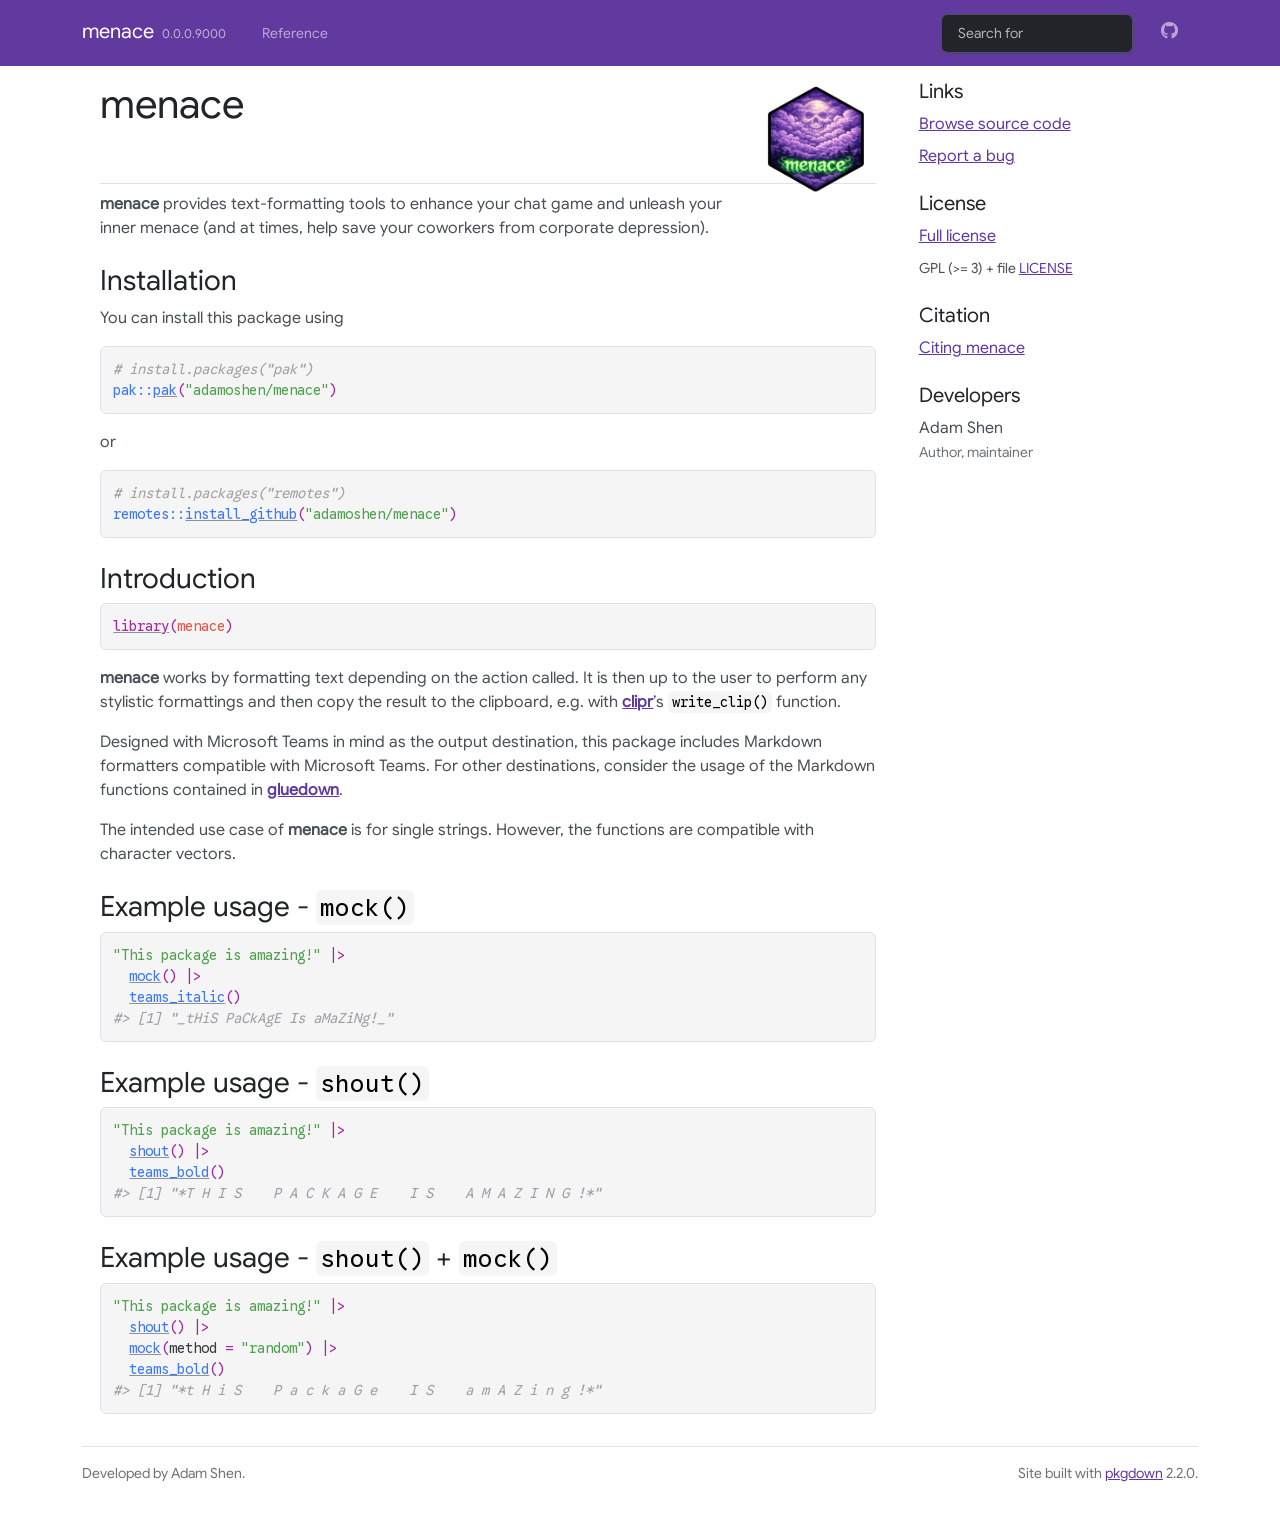
==== docs/index.html @ a399a4e8 ":rocket: Use pkgdown" ====
<!DOCTYPE html>
<!-- Generated by pkgdown: do not edit by hand --><html lang="en">
<head>
<meta http-equiv="Content-Type" content="text/html; charset=UTF-8">
<meta charset="utf-8">
<meta http-equiv="X-UA-Compatible" content="IE=edge">
<meta name="viewport" content="width=device-width, initial-scale=1, shrink-to-fit=no">
<title>Unleash Your Inner Menace • menace</title>
<!-- favicons --><link rel="icon" type="image/png" sizes="96x96" href="favicon-96x96.png">
<link rel="icon" type="”image/svg+xml”" href="favicon.svg">
<link rel="apple-touch-icon" sizes="180x180" href="apple-touch-icon.png">
<link rel="icon" sizes="any" href="favicon.ico">
<link rel="manifest" href="site.webmanifest">
<script src="deps/jquery-3.6.0/jquery-3.6.0.min.js"></script><meta name="viewport" content="width=device-width, initial-scale=1, shrink-to-fit=no">
<link href="deps/bootstrap-5.3.1/bootstrap.min.css" rel="stylesheet">
<script src="deps/bootstrap-5.3.1/bootstrap.bundle.min.js"></script><link href="deps/Google_Sans-0.4.10/font.css" rel="stylesheet">
<link href="deps/Google_Sans_Code-0.4.10/font.css" rel="stylesheet">
<link href="deps/font-awesome-6.5.2/css/all.min.css" rel="stylesheet">
<link href="deps/font-awesome-6.5.2/css/v4-shims.min.css" rel="stylesheet">
<script src="deps/headroom-0.11.0/headroom.min.js"></script><script src="deps/headroom-0.11.0/jQuery.headroom.min.js"></script><script src="deps/bootstrap-toc-1.0.1/bootstrap-toc.min.js"></script><script src="deps/clipboard.js-2.0.11/clipboard.min.js"></script><script src="deps/search-1.0.0/autocomplete.jquery.min.js"></script><script src="deps/search-1.0.0/fuse.min.js"></script><script src="deps/search-1.0.0/mark.min.js"></script><!-- pkgdown --><script src="pkgdown.js"></script><meta property="og:title" content="Unleash Your Inner Menace">
<meta name="description" content="Text-formatting tools to help you unleash your inner menace.">
<meta property="og:description" content="Text-formatting tools to help you unleash your inner menace.">
<meta property="og:image" content="https://adamoshen.github.io/menace/logo.png">
</head>
<body>
    <a href="#main" class="visually-hidden-focusable">Skip to contents</a>


    <nav class="navbar navbar-expand-lg fixed-top bg-primary" data-bs-theme="dark" aria-label="Site navigation"><div class="container">

    <a class="navbar-brand me-2" href="index.html">menace</a>

    <small class="nav-text text-muted me-auto" data-bs-toggle="tooltip" data-bs-placement="bottom" title="">0.0.0.9000</small>


    <button class="navbar-toggler" type="button" data-bs-toggle="collapse" data-bs-target="#navbar" aria-controls="navbar" aria-expanded="false" aria-label="Toggle navigation">
      <span class="navbar-toggler-icon"></span>
    </button>

    <div id="navbar" class="collapse navbar-collapse ms-3">
      <ul class="navbar-nav me-auto">
<li class="nav-item"><a class="nav-link" href="reference/index.html">Reference</a></li>
      </ul>
<ul class="navbar-nav">
<li class="nav-item"><form class="form-inline" role="search">
 <input class="form-control" type="search" name="search-input" id="search-input" autocomplete="off" aria-label="Search site" placeholder="Search for" data-search-index="search.json">
</form></li>
<li class="nav-item"><a class="external-link nav-link" href="https://github.com/adamoshen/menace/" aria-label="GitHub"><span class="fa fab fa-github fa-lg"></span></a></li>
      </ul>
</div>


  </div>
</nav><div class="container template-home">
<div class="row">
  <main id="main" class="col-md-9"><div class="section level1">
<div class="page-header">
<img src="logo.png" class="logo" alt=""><h1 id="menace-">menace <a class="anchor" aria-label="anchor" href="#menace-"></a>
</h1>
</div>
<!-- badges: start -->
<!-- badges: end -->
<p><strong>menace</strong> provides text-formatting tools to enhance your chat game and unleash your inner menace (and at times, help save your coworkers from corporate depression).</p>
<div class="section level2">
<h2 id="installation">Installation<a class="anchor" aria-label="anchor" href="#installation"></a>
</h2>
<p>You can install this package using</p>
<div class="sourceCode" id="cb1"><pre class="downlit sourceCode r">
<code class="sourceCode R"><span><span class="co"># install.packages("pak")</span></span>
<span><span class="fu">pak</span><span class="fu">::</span><span class="fu"><a href="https://pak.r-lib.org/reference/pak.html" class="external-link">pak</a></span><span class="op">(</span><span class="st">"adamoshen/menace"</span><span class="op">)</span></span></code></pre></div>
<p>or</p>
<div class="sourceCode" id="cb2"><pre class="downlit sourceCode r">
<code class="sourceCode R"><span><span class="co"># install.packages("remotes")</span></span>
<span><span class="fu">remotes</span><span class="fu">::</span><span class="fu"><a href="https://remotes.r-lib.org/reference/install_github.html" class="external-link">install_github</a></span><span class="op">(</span><span class="st">"adamoshen/menace"</span><span class="op">)</span></span></code></pre></div>
</div>
<div class="section level2">
<h2 id="introduction">Introduction<a class="anchor" aria-label="anchor" href="#introduction"></a>
</h2>
<div class="sourceCode" id="cb3"><pre class="downlit sourceCode r">
<code class="sourceCode R"><span><span class="kw"><a href="https://rdrr.io/r/base/library.html" class="external-link">library</a></span><span class="op">(</span><span class="va">menace</span><span class="op">)</span></span></code></pre></div>
<p><strong>menace</strong> works by formatting text depending on the action called. It is then up to the user to perform any stylistic formattings and then copy the result to the clipboard, e.g. with <a href="https://matthewlincoln.net/clipr/" class="external-link"><strong>clipr</strong></a>’s <code>write_clip()</code> function.</p>
<p>Designed with Microsoft Teams in mind as the output destination, this package includes Markdown formatters compatible with Microsoft Teams. For other destinations, consider the usage of the Markdown functions contained in <a href="https://k5cents.github.io/gluedown/" class="external-link"><strong>gluedown</strong></a>.</p>
<p>The intended use case of <strong>menace</strong> is for single strings. However, the functions are compatible with character vectors.</p>
</div>
<div class="section level2">
<h2 id="example-usage---mock">Example usage - <code>mock()</code>
<a class="anchor" aria-label="anchor" href="#example-usage---mock"></a>
</h2>
<div class="sourceCode" id="cb4"><pre class="downlit sourceCode r">
<code class="sourceCode R"><span><span class="st">"This package is amazing!"</span> <span class="op">|&gt;</span></span>
<span>  <span class="fu"><a href="reference/mock.html">mock</a></span><span class="op">(</span><span class="op">)</span> <span class="op">|&gt;</span></span>
<span>  <span class="fu"><a href="reference/teams_md.html">teams_italic</a></span><span class="op">(</span><span class="op">)</span></span>
<span><span class="co">#&gt; [1] "_tHiS PaCkAgE Is aMaZiNg!_"</span></span></code></pre></div>
</div>
<div class="section level2">
<h2 id="example-usage---shout">Example usage - <code>shout()</code>
<a class="anchor" aria-label="anchor" href="#example-usage---shout"></a>
</h2>
<div class="sourceCode" id="cb5"><pre class="downlit sourceCode r">
<code class="sourceCode R"><span><span class="st">"This package is amazing!"</span> <span class="op">|&gt;</span></span>
<span>  <span class="fu"><a href="reference/shout.html">shout</a></span><span class="op">(</span><span class="op">)</span> <span class="op">|&gt;</span></span>
<span>  <span class="fu"><a href="reference/teams_md.html">teams_bold</a></span><span class="op">(</span><span class="op">)</span></span>
<span><span class="co">#&gt; [1] "*T H I S    P A C K A G E    I S    A M A Z I N G !*"</span></span></code></pre></div>
</div>
<div class="section level2">
<h2 id="example-usage---shout--mock">Example usage - <code>shout()</code> + <code>mock()</code>
<a class="anchor" aria-label="anchor" href="#example-usage---shout--mock"></a>
</h2>
<div class="sourceCode" id="cb6"><pre class="downlit sourceCode r">
<code class="sourceCode R"><span><span class="st">"This package is amazing!"</span> <span class="op">|&gt;</span></span>
<span>  <span class="fu"><a href="reference/shout.html">shout</a></span><span class="op">(</span><span class="op">)</span> <span class="op">|&gt;</span></span>
<span>  <span class="fu"><a href="reference/mock.html">mock</a></span><span class="op">(</span>method <span class="op">=</span> <span class="st">"random"</span><span class="op">)</span> <span class="op">|&gt;</span></span>
<span>  <span class="fu"><a href="reference/teams_md.html">teams_bold</a></span><span class="op">(</span><span class="op">)</span></span>
<span><span class="co">#&gt; [1] "*t H i S    P a c k a G e    I S    a m A Z i n g !*"</span></span></code></pre></div>
</div>
</div>
  </main><aside class="col-md-3"><div class="links">
<h2 data-toc-skip>Links</h2>
<ul class="list-unstyled">
<li><a href="https://github.com/adamoshen/menace/" class="external-link">Browse source code</a></li>
<li><a href="https://github.com/adamoshen/menace/issues" class="external-link">Report a bug</a></li>
</ul>
</div>

<div class="license">
<h2 data-toc-skip>License</h2>
<ul class="list-unstyled">
<li><a href="LICENSE.html">Full license</a></li>
<li><small>GPL (&gt;= 3) + file <a href="LICENSE-text.html">LICENSE</a></small></li>
</ul>
</div>


<div class="citation">
<h2 data-toc-skip>Citation</h2>
<ul class="list-unstyled">
<li><a href="authors.html#citation">Citing menace</a></li>
</ul>
</div>

<div class="developers">
<h2 data-toc-skip>Developers</h2>
<ul class="list-unstyled">
<li>Adam Shen <br><small class="roles"> Author, maintainer </small>   </li>
</ul>
</div>



  </aside>
</div>


    <footer><div class="pkgdown-footer-left">
  <p>Developed by Adam Shen.</p>
</div>

<div class="pkgdown-footer-right">
  <p>Site built with <a href="https://pkgdown.r-lib.org/" class="external-link">pkgdown</a> 2.2.0.</p>
</div>

    </footer>
</div>





  </body>
</html>
---- docs/deps/Google_Sans-0.4.10/font.css ----
/* armenian */
@font-face {
  font-family: 'Google Sans';
  font-style: normal;
  font-weight: 400;
  font-display: swap;
  src: url(4Ua_rENHsxJlGDuGo1OIlJfC6l_24rlCK1Yo_Iqcsih3SAyH6cAwhX9RFD48TE63OOYKtrwEIJl1pynSEg.woff2) format('woff2');
  unicode-range: U+0308, U+0530-058F, U+2010, U+2024, U+25CC, U+FB13-FB17;
}
/* bengali */
@font-face {
  font-family: 'Google Sans';
  font-style: normal;
  font-weight: 400;
  font-display: swap;
  src: url(4Ua_rENHsxJlGDuGo1OIlJfC6l_24rlCK1Yo_Iqcsih3SAyH6cAwhX9RFD48TE63OOYKtrwEIJl3pynSEg.woff2) format('woff2');
  unicode-range: U+0951-0952, U+0964-0965, U+0980-09FE, U+1CD0, U+1CD2, U+1CD5-1CD6, U+1CD8, U+1CE1, U+1CEA, U+1CED, U+1CF2, U+1CF5-1CF7, U+200C-200D, U+20B9, U+25CC, U+A8F1;
}
/* canadian-aboriginal */
@font-face {
  font-family: 'Google Sans';
  font-style: normal;
  font-weight: 400;
  font-display: swap;
  src: url(4Ua_rENHsxJlGDuGo1OIlJfC6l_24rlCK1Yo_Iqcsih3SAyH6cAwhX9RFD48TE63OOYKtrwEIJlKpynSEg.woff2) format('woff2');
  unicode-range: U+02C7, U+02D8-02D9, U+02DB, U+0307, U+1400-167F, U+18B0-18F5, U+25CC, U+11AB0-11ABF;
}
/* cyrillic-ext */
@font-face {
  font-family: 'Google Sans';
  font-style: normal;
  font-weight: 400;
  font-display: swap;
  src: url(4Ua_rENHsxJlGDuGo1OIlJfC6l_24rlCK1Yo_Iqcsih3SAyH6cAwhX9RFD48TE63OOYKtrwEIJlopynSEg.woff2) format('woff2');
  unicode-range: U+0460-052F, U+1C80-1C8A, U+20B4, U+2DE0-2DFF, U+A640-A69F, U+FE2E-FE2F;
}
/* cyrillic */
@font-face {
  font-family: 'Google Sans';
  font-style: normal;
  font-weight: 400;
  font-display: swap;
  src: url(4Ua_rENHsxJlGDuGo1OIlJfC6l_24rlCK1Yo_Iqcsih3SAyH6cAwhX9RFD48TE63OOYKtrwEIJlhpynSEg.woff2) format('woff2');
  unicode-range: U+0301, U+0400-045F, U+0490-0491, U+04B0-04B1, U+2116;
}
/* devanagari */
@font-face {
  font-family: 'Google Sans';
  font-style: normal;
  font-weight: 400;
  font-display: swap;
  src: url(4Ua_rENHsxJlGDuGo1OIlJfC6l_24rlCK1Yo_Iqcsih3SAyH6cAwhX9RFD48TE63OOYKtrwEIJlkpynSEg.woff2) format('woff2');
  unicode-range: U+0900-097F, U+1CD0-1CF9, U+200C-200D, U+20A8, U+20B9, U+20F0, U+25CC, U+A830-A839, U+A8E0-A8FF, U+11B00-11B09;
}
/* ethiopic */
@font-face {
  font-family: 'Google Sans';
  font-style: normal;
  font-weight: 400;
  font-display: swap;
  src: url(4Ua_rENHsxJlGDuGo1OIlJfC6l_24rlCK1Yo_Iqcsih3SAyH6cAwhX9RFD48TE63OOYKtrwEIJl0pynSEg.woff2) format('woff2');
  unicode-range: U+030E, U+1200-1399, U+2D80-2DDE, U+AB01-AB2E, U+1E7E0-1E7E6, U+1E7E8-1E7EB, U+1E7ED-1E7EE, U+1E7F0-1E7FE;
}
/* georgian */
@font-face {
  font-family: 'Google Sans';
  font-style: normal;
  font-weight: 400;
  font-display: swap;
  src: url(4Ua_rENHsxJlGDuGo1OIlJfC6l_24rlCK1Yo_Iqcsih3SAyH6cAwhX9RFD48TE63OOYKtrwEIJl6pynSEg.woff2) format('woff2');
  unicode-range: U+0589, U+10A0-10FF, U+1C90-1CBA, U+1CBD-1CBF, U+205A, U+2D00-2D2F, U+2E31;
}
/* greek-ext */
@font-face {
  font-family: 'Google Sans';
  font-style: normal;
  font-weight: 400;
  font-display: swap;
  src: url(4Ua_rENHsxJlGDuGo1OIlJfC6l_24rlCK1Yo_Iqcsih3SAyH6cAwhX9RFD48TE63OOYKtrwEIJlppynSEg.woff2) format('woff2');
  unicode-range: U+1F00-1FFF;
}
/* greek */
@font-face {
  font-family: 'Google Sans';
  font-style: normal;
  font-weight: 400;
  font-display: swap;
  src: url(4Ua_rENHsxJlGDuGo1OIlJfC6l_24rlCK1Yo_Iqcsih3SAyH6cAwhX9RFD48TE63OOYKtrwEIJlmpynSEg.woff2) format('woff2');
  unicode-range: U+0370-0377, U+037A-037F, U+0384-038A, U+038C, U+038E-03A1, U+03A3-03FF;
}
/* gujarati */
@font-face {
  font-family: 'Google Sans';
  font-style: normal;
  font-weight: 400;
  font-display: swap;
  src: url(4Ua_rENHsxJlGDuGo1OIlJfC6l_24rlCK1Yo_Iqcsih3SAyH6cAwhX9RFD48TE63OOYKtrwEIJl-pynSEg.woff2) format('woff2');
  unicode-range: U+0951-0952, U+0964-0965, U+0A80-0AFF, U+200C-200D, U+20B9, U+25CC, U+A830-A839;
}
/* gurmukhi */
@font-face {
  font-family: 'Google Sans';
  font-style: normal;
  font-weight: 400;
  font-display: swap;
  src: url(4Ua_rENHsxJlGDuGo1OIlJfC6l_24rlCK1Yo_Iqcsih3SAyH6cAwhX9RFD48TE63OOYKtrwEIJlGpynSEg.woff2) format('woff2');
  unicode-range: U+0951-0952, U+0964-0965, U+0A01-0A76, U+200C-200D, U+20B9, U+25CC, U+262C, U+A830-A839;
}
/* hebrew */
@font-face {
  font-family: 'Google Sans';
  font-style: normal;
  font-weight: 400;
  font-display: swap;
  src: url(4Ua_rENHsxJlGDuGo1OIlJfC6l_24rlCK1Yo_Iqcsih3SAyH6cAwhX9RFD48TE63OOYKtrwEIJlnpynSEg.woff2) format('woff2');
  unicode-range: U+0307-0308, U+0590-05FF, U+200C-2010, U+20AA, U+25CC, U+FB1D-FB4F;
}
/* khmer */
@font-face {
  font-family: 'Google Sans';
  font-style: normal;
  font-weight: 400;
  font-display: swap;
  src: url(4Ua_rENHsxJlGDuGo1OIlJfC6l_24rlCK1Yo_Iqcsih3SAyH6cAwhX9RFD48TE63OOYKtrwEIJlupynSEg.woff2) format('woff2');
  unicode-range: U+1780-17FF, U+19E0-19FF, U+200C-200D, U+25CC;
}
/* lao */
@font-face {
  font-family: 'Google Sans';
  font-style: normal;
  font-weight: 400;
  font-display: swap;
  src: url(4Ua_rENHsxJlGDuGo1OIlJfC6l_24rlCK1Yo_Iqcsih3SAyH6cAwhX9RFD48TE63OOYKtrwEIJlspynSEg.woff2) format('woff2');
  unicode-range: U+0E81-0EDF, U+200C-200D, U+25CC;
}
/* malayalam */
@font-face {
  font-family: 'Google Sans';
  font-style: normal;
  font-weight: 400;
  font-display: swap;
  src: url(4Ua_rENHsxJlGDuGo1OIlJfC6l_24rlCK1Yo_Iqcsih3SAyH6cAwhX9RFD48TE63OOYKtrwEIJl9pynSEg.woff2) format('woff2');
  unicode-range: U+0307, U+0323, U+0951-0952, U+0964-0965, U+0D00-0D7F, U+1CDA, U+1CF2, U+200C-200D, U+20B9, U+25CC, U+A830-A832;
}
/* oriya */
@font-face {
  font-family: 'Google Sans';
  font-style: normal;
  font-weight: 400;
  font-display: swap;
  src: url(4Ua_rENHsxJlGDuGo1OIlJfC6l_24rlCK1Yo_Iqcsih3SAyH6cAwhX9RFD48TE63OOYKtrwEIJl8pynSEg.woff2) format('woff2');
  unicode-range: U+0951-0952, U+0964-0965, U+0B01-0B77, U+1CDA, U+1CF2, U+200C-200D, U+20B9, U+25CC;
}
/* sinhala */
@font-face {
  font-family: 'Google Sans';
  font-style: normal;
  font-weight: 400;
  font-display: swap;
  src: url(4Ua_rENHsxJlGDuGo1OIlJfC6l_24rlCK1Yo_Iqcsih3SAyH6cAwhX9RFD48TE63OOYKtrwEIJl4pynSEg.woff2) format('woff2');
  unicode-range: U+0964-0965, U+0D81-0DF4, U+1CF2, U+200C-200D, U+25CC, U+111E1-111F4;
}
/* symbols */
@font-face {
  font-family: 'Google Sans';
  font-style: normal;
  font-weight: 400;
  font-display: swap;
  src: url(4Ua_rENHsxJlGDuGo1OIlJfC6l_24rlCK1Yo_Iqcsih3SAyH6cAwhX9RFD48TE63OOYKtrwEIJkLpynSEg.woff2) format('woff2');
  unicode-range: U+0001-000C, U+000E-001F, U+007F-009F, U+20DD-20E0, U+20E2-20E4, U+2150-218F, U+2190, U+2192, U+2194-2199, U+21AF, U+21E6-21F0, U+21F3, U+2218-2219, U+2299, U+22C4-22C6, U+2300-243F, U+2440-244A, U+2460-24FF, U+25A0-27BF, U+2800-28FF, U+2921-2922, U+2981, U+29BF, U+29EB, U+2B00-2BFF, U+4DC0-4DFF, U+FFF9-FFFB, U+10140-1018E, U+10190-1019C, U+101A0, U+101D0-101FD, U+102E0-102FB, U+10E60-10E7E, U+1D2C0-1D2D3, U+1D2E0-1D37F, U+1F000-1F0FF, U+1F100-1F1AD, U+1F1E6-1F1FF, U+1F30D-1F30F, U+1F315, U+1F31C, U+1F31E, U+1F320-1F32C, U+1F336, U+1F378, U+1F37D, U+1F382, U+1F393-1F39F, U+1F3A7-1F3A8, U+1F3AC-1F3AF, U+1F3C2, U+1F3C4-1F3C6, U+1F3CA-1F3CE, U+1F3D4-1F3E0, U+1F3ED, U+1F3F1-1F3F3, U+1F3F5-1F3F7, U+1F408, U+1F415, U+1F41F, U+1F426, U+1F43F, U+1F441-1F442, U+1F444, U+1F446-1F449, U+1F44C-1F44E, U+1F453, U+1F46A, U+1F47D, U+1F4A3, U+1F4B0, U+1F4B3, U+1F4B9, U+1F4BB, U+1F4BF, U+1F4C8-1F4CB, U+1F4D6, U+1F4DA, U+1F4DF, U+1F4E3-1F4E6, U+1F4EA-1F4ED, U+1F4F7, U+1F4F9-1F4FB, U+1F4FD-1F4FE, U+1F503, U+1F507-1F50B, U+1F50D, U+1F512-1F513, U+1F53E-1F54A, U+1F54F-1F5FA, U+1F610, U+1F650-1F67F, U+1F687, U+1F68D, U+1F691, U+1F694, U+1F698, U+1F6AD, U+1F6B2, U+1F6B9-1F6BA, U+1F6BC, U+1F6C6-1F6CF, U+1F6D3-1F6D7, U+1F6E0-1F6EA, U+1F6F0-1F6F3, U+1F6F7-1F6FC, U+1F700-1F7FF, U+1F800-1F80B, U+1F810-1F847, U+1F850-1F859, U+1F860-1F887, U+1F890-1F8AD, U+1F8B0-1F8BB, U+1F8C0-1F8C1, U+1F900-1F90B, U+1F93B, U+1F946, U+1F984, U+1F996, U+1F9E9, U+1FA00-1FA6F, U+1FA70-1FA7C, U+1FA80-1FA89, U+1FA8F-1FAC6, U+1FACE-1FADC, U+1FADF-1FAE9, U+1FAF0-1FAF8, U+1FB00-1FBFF;
}
/* tamil */
@font-face {
  font-family: 'Google Sans';
  font-style: normal;
  font-weight: 400;
  font-display: swap;
  src: url(4Ua_rENHsxJlGDuGo1OIlJfC6l_24rlCK1Yo_Iqcsih3SAyH6cAwhX9RFD48TE63OOYKtrwEIJlzpynSEg.woff2) format('woff2');
  unicode-range: U+0964-0965, U+0B82-0BFA, U+200C-200D, U+20B9, U+25CC;
}
/* telugu */
@font-face {
  font-family: 'Google Sans';
  font-style: normal;
  font-weight: 400;
  font-display: swap;
  src: url(4Ua_rENHsxJlGDuGo1OIlJfC6l_24rlCK1Yo_Iqcsih3SAyH6cAwhX9RFD48TE63OOYKtrwEIJl5pynSEg.woff2) format('woff2');
  unicode-range: U+0951-0952, U+0964-0965, U+0C00-0C7F, U+1CDA, U+1CF2, U+200C-200D, U+25CC;
}
/* thai */
@font-face {
  font-family: 'Google Sans';
  font-style: normal;
  font-weight: 400;
  font-display: swap;
  src: url(4Ua_rENHsxJlGDuGo1OIlJfC6l_24rlCK1Yo_Iqcsih3SAyH6cAwhX9RFD48TE63OOYKtrwEIJlxpynSEg.woff2) format('woff2');
  unicode-range: U+02D7, U+0303, U+0331, U+0E01-0E5B, U+200C-200D, U+25CC;
}
/* vietnamese */
@font-face {
  font-family: 'Google Sans';
  font-style: normal;
  font-weight: 400;
  font-display: swap;
  src: url(4Ua_rENHsxJlGDuGo1OIlJfC6l_24rlCK1Yo_Iqcsih3SAyH6cAwhX9RFD48TE63OOYKtrwEIJlqpynSEg.woff2) format('woff2');
  unicode-range: U+0102-0103, U+0110-0111, U+0128-0129, U+0168-0169, U+01A0-01A1, U+01AF-01B0, U+0300-0301, U+0303-0304, U+0308-0309, U+0323, U+0329, U+1EA0-1EF9, U+20AB;
}
/* latin-ext */
@font-face {
  font-family: 'Google Sans';
  font-style: normal;
  font-weight: 400;
  font-display: swap;
  src: url(4Ua_rENHsxJlGDuGo1OIlJfC6l_24rlCK1Yo_Iqcsih3SAyH6cAwhX9RFD48TE63OOYKtrwEIJlrpynSEg.woff2) format('woff2');
  unicode-range: U+0100-02BA, U+02BD-02C5, U+02C7-02CC, U+02CE-02D7, U+02DD-02FF, U+0304, U+0308, U+0329, U+1D00-1DBF, U+1E00-1E9F, U+1EF2-1EFF, U+2020, U+20A0-20AB, U+20AD-20C0, U+2113, U+2C60-2C7F, U+A720-A7FF;
}
/* latin */
@font-face {
  font-family: 'Google Sans';
  font-style: normal;
  font-weight: 400;
  font-display: swap;
  src: url(4Ua_rENHsxJlGDuGo1OIlJfC6l_24rlCK1Yo_Iqcsih3SAyH6cAwhX9RFD48TE63OOYKtrwEIJllpyk.woff2) format('woff2');
  unicode-range: U+0000-00FF, U+0131, U+0152-0153, U+02BB-02BC, U+02C6, U+02DA, U+02DC, U+0304, U+0308, U+0329, U+2000-206F, U+20AC, U+2122, U+2191, U+2193, U+2212, U+2215, U+FEFF, U+FFFD;
}
---- docs/deps/Google_Sans_Code-0.4.10/font.css ----
/* adlam */
@font-face {
  font-family: 'Google Sans Code';
  font-style: normal;
  font-weight: 400;
  font-display: swap;
  src: url(pxiSyogzv91QhV44Z_GQBHsGf5PuckJMXr41HfVaiXFhgjEb8LSsgg.woff2) format('woff2');
  unicode-range: U+061F, U+0640, U+2015, U+201B, U+2020-2021, U+2030, U+204F, U+25CC, U+2E28-2E29, U+2E41, U+1E900-1E95F;
}
/* canadian-aboriginal */
@font-face {
  font-family: 'Google Sans Code';
  font-style: normal;
  font-weight: 400;
  font-display: swap;
  src: url(pxiSyogzv91QhV44Z_GQBHsGf5PuckJMXr41HfVaiXFhgjFW8LSsgg.woff2) format('woff2');
  unicode-range: U+02C7, U+02D8-02D9, U+02DB, U+0307, U+1400-167F, U+18B0-18F5, U+25CC, U+11AB0-11ABF;
}
/* cherokee */
@font-face {
  font-family: 'Google Sans Code';
  font-style: normal;
  font-weight: 400;
  font-display: swap;
  src: url(pxiSyogzv91QhV44Z_GQBHsGf5PuckJMXr41HfVaiXFhgjFq8LSsgg.woff2) format('woff2');
  unicode-range: U+0300-0302, U+0304, U+030B-030C, U+0323-0324, U+0330-0331, U+13A0-13FF, U+AB70-ABBF;
}
/* math */
@font-face {
  font-family: 'Google Sans Code';
  font-style: normal;
  font-weight: 400;
  font-display: swap;
  src: url(pxiSyogzv91QhV44Z_GQBHsGf5PuckJMXr41HfVaiXFhgjEF8LSsgg.woff2) format('woff2');
  unicode-range: U+0302-0303, U+0305, U+0307-0308, U+0310, U+0312, U+0315, U+031A, U+0326-0327, U+032C, U+032F-0330, U+0332-0333, U+0338, U+033A, U+0346, U+034D, U+0391-03A1, U+03A3-03A9, U+03B1-03C9, U+03D1, U+03D5-03D6, U+03F0-03F1, U+03F4-03F5, U+2016-2017, U+2034-2038, U+203C, U+2040, U+2043, U+2047, U+2050, U+2057, U+205F, U+2070-2071, U+2074-208E, U+2090-209C, U+20D0-20DC, U+20E1, U+20E5-20EF, U+2100-2112, U+2114-2115, U+2117-2121, U+2123-214F, U+2190, U+2192, U+2194-21AE, U+21B0-21E5, U+21F1-21F2, U+21F4-2211, U+2213-2214, U+2216-22FF, U+2308-230B, U+2310, U+2319, U+231C-2321, U+2336-237A, U+237C, U+2395, U+239B-23B7, U+23D0, U+23DC-23E1, U+2474-2475, U+25AF, U+25B3, U+25B7, U+25BD, U+25C1, U+25CA, U+25CC, U+25FB, U+266D-266F, U+27C0-27FF, U+2900-2AFF, U+2B0E-2B11, U+2B30-2B4C, U+2BFE, U+3030, U+FF5B, U+FF5D, U+1D400-1D7FF, U+1EE00-1EEFF;
}
/* old-permic */
@font-face {
  font-family: 'Google Sans Code';
  font-style: normal;
  font-weight: 400;
  font-display: swap;
  src: url(pxiSyogzv91QhV44Z_GQBHsGf5PuckJMXr41HfVaiXFhgjEV8LSsgg.woff2) format('woff2');
  unicode-range: U+0300, U+0306-0308, U+0313, U+0483, U+20DB, U+25CC, U+10350-1037A;
}
/* symbols */
@font-face {
  font-family: 'Google Sans Code';
  font-style: normal;
  font-weight: 400;
  font-display: swap;
  src: url(pxiSyogzv91QhV44Z_GQBHsGf5PuckJMXr41HfVaiXFhgjEX8LSsgg.woff2) format('woff2');
  unicode-range: U+0001-000C, U+000E-001F, U+007F-009F, U+20DD-20E0, U+20E2-20E4, U+2150-218F, U+2190, U+2192, U+2194-2199, U+21AF, U+21E6-21F0, U+21F3, U+2218-2219, U+2299, U+22C4-22C6, U+2300-243F, U+2440-244A, U+2460-24FF, U+25A0-27BF, U+2800-28FF, U+2921-2922, U+2981, U+29BF, U+29EB, U+2B00-2BFF, U+4DC0-4DFF, U+FFF9-FFFB, U+10140-1018E, U+10190-1019C, U+101A0, U+101D0-101FD, U+102E0-102FB, U+10E60-10E7E, U+1D2C0-1D2D3, U+1D2E0-1D37F, U+1F000-1F0FF, U+1F100-1F1AD, U+1F1E6-1F1FF, U+1F30D-1F30F, U+1F315, U+1F31C, U+1F31E, U+1F320-1F32C, U+1F336, U+1F378, U+1F37D, U+1F382, U+1F393-1F39F, U+1F3A7-1F3A8, U+1F3AC-1F3AF, U+1F3C2, U+1F3C4-1F3C6, U+1F3CA-1F3CE, U+1F3D4-1F3E0, U+1F3ED, U+1F3F1-1F3F3, U+1F3F5-1F3F7, U+1F408, U+1F415, U+1F41F, U+1F426, U+1F43F, U+1F441-1F442, U+1F444, U+1F446-1F449, U+1F44C-1F44E, U+1F453, U+1F46A, U+1F47D, U+1F4A3, U+1F4B0, U+1F4B3, U+1F4B9, U+1F4BB, U+1F4BF, U+1F4C8-1F4CB, U+1F4D6, U+1F4DA, U+1F4DF, U+1F4E3-1F4E6, U+1F4EA-1F4ED, U+1F4F7, U+1F4F9-1F4FB, U+1F4FD-1F4FE, U+1F503, U+1F507-1F50B, U+1F50D, U+1F512-1F513, U+1F53E-1F54A, U+1F54F-1F5FA, U+1F610, U+1F650-1F67F, U+1F687, U+1F68D, U+1F691, U+1F694, U+1F698, U+1F6AD, U+1F6B2, U+1F6B9-1F6BA, U+1F6BC, U+1F6C6-1F6CF, U+1F6D3-1F6D7, U+1F6E0-1F6EA, U+1F6F0-1F6F3, U+1F6F7-1F6FC, U+1F700-1F7FF, U+1F800-1F80B, U+1F810-1F847, U+1F850-1F859, U+1F860-1F887, U+1F890-1F8AD, U+1F8B0-1F8BB, U+1F8C0-1F8C1, U+1F900-1F90B, U+1F93B, U+1F946, U+1F984, U+1F996, U+1F9E9, U+1FA00-1FA6F, U+1FA70-1FA7C, U+1FA80-1FA89, U+1FA8F-1FAC6, U+1FACE-1FADC, U+1FADF-1FAE9, U+1FAF0-1FAF8, U+1FB00-1FBFF;
}
/* symbols2 */
@font-face {
  font-family: 'Google Sans Code';
  font-style: normal;
  font-weight: 400;
  font-display: swap;
  src: url(pxiSyogzv91QhV44Z_GQBHsGf5PuckJMXr41HfVaiXFhgjHD0ZGRu3k.woff2) format('woff2');
  unicode-range: U+2000-2001, U+2004-2008, U+200A, U+23B8-23BD, U+2500-259F;
}
/* syriac */
@font-face {
  font-family: 'Google Sans Code';
  font-style: normal;
  font-weight: 400;
  font-display: swap;
  src: url(pxiSyogzv91QhV44Z_GQBHsGf5PuckJMXr41HfVaiXFhgjEK8LSsgg.woff2) format('woff2');
  unicode-range: U+0303-0304, U+0307-0308, U+030A, U+0320, U+0323-0325, U+032D-032E, U+0330-0331, U+060C, U+061B-061C, U+061F, U+0621, U+0640, U+064B-0655, U+0660-066C, U+0670, U+0700-074F, U+0860-086A, U+1DF8, U+1DFA, U+200C-200F, U+25CC, U+2670-2671;
}
/* vietnamese */
@font-face {
  font-family: 'Google Sans Code';
  font-style: normal;
  font-weight: 400;
  font-display: swap;
  src: url(pxiSyogzv91QhV44Z_GQBHsGf5PuckJMXr41HfVaiXFhgjF28LSsgg.woff2) format('woff2');
  unicode-range: U+0102-0103, U+0110-0111, U+0128-0129, U+0168-0169, U+01A0-01A1, U+01AF-01B0, U+0300-0301, U+0303-0304, U+0308-0309, U+0323, U+0329, U+1EA0-1EF9, U+20AB;
}
/* latin-ext */
@font-face {
  font-family: 'Google Sans Code';
  font-style: normal;
  font-weight: 400;
  font-display: swap;
  src: url(pxiSyogzv91QhV44Z_GQBHsGf5PuckJMXr41HfVaiXFhgjF38LSsgg.woff2) format('woff2');
  unicode-range: U+0100-02BA, U+02BD-02C5, U+02C7-02CC, U+02CE-02D7, U+02DD-02FF, U+0304, U+0308, U+0329, U+1D00-1DBF, U+1E00-1E9F, U+1EF2-1EFF, U+2020, U+20A0-20AB, U+20AD-20C0, U+2113, U+2C60-2C7F, U+A720-A7FF;
}
/* latin */
@font-face {
  font-family: 'Google Sans Code';
  font-style: normal;
  font-weight: 400;
  font-display: swap;
  src: url(pxiSyogzv91QhV44Z_GQBHsGf5PuckJMXr41HfVaiXFhgjF58LQ.woff2) format('woff2');
  unicode-range: U+0000-00FF, U+0131, U+0152-0153, U+02BB-02BC, U+02C6, U+02DA, U+02DC, U+0304, U+0308, U+0329, U+2000-206F, U+20AC, U+2122, U+2191, U+2193, U+2212, U+2215, U+FEFF, U+FFFD;
}
---- docs/deps/font-awesome-6.5.2/css/v4-shims.min.css ----
/*!
 * Font Awesome Free 6.5.2 by @fontawesome - https://fontawesome.com
 * License - https://fontawesome.com/license/free (Icons: CC BY 4.0, Fonts: SIL OFL 1.1, Code: MIT License)
 * Copyright 2024 Fonticons, Inc.
 */
.fa.fa-glass:before{content:"\f000"}.fa.fa-envelope-o{font-family:"Font Awesome 6 Free";font-weight:400}.fa.fa-envelope-o:before{content:"\f0e0"}.fa.fa-star-o{font-family:"Font Awesome 6 Free";font-weight:400}.fa.fa-star-o:before{content:"\f005"}.fa.fa-close:before,.fa.fa-remove:before{content:"\f00d"}.fa.fa-gear:before{content:"\f013"}.fa.fa-trash-o{font-family:"Font Awesome 6 Free";font-weight:400}.fa.fa-trash-o:before{content:"\f2ed"}.fa.fa-home:before{content:"\f015"}.fa.fa-file-o{font-family:"Font Awesome 6 Free";font-weight:400}.fa.fa-file-o:before{content:"\f15b"}.fa.fa-clock-o{font-family:"Font Awesome 6 Free";font-weight:400}.fa.fa-clock-o:before{content:"\f017"}.fa.fa-arrow-circle-o-down{font-family:"Font Awesome 6 Free";font-weight:400}.fa.fa-arrow-circle-o-down:before{content:"\f358"}.fa.fa-arrow-circle-o-up{font-family:"Font Awesome 6 Free";font-weight:400}.fa.fa-arrow-circle-o-up:before{content:"\f35b"}.fa.fa-play-circle-o{font-family:"Font Awesome 6 Free";font-weight:400}.fa.fa-play-circle-o:before{content:"\f144"}.fa.fa-repeat:before,.fa.fa-rotate-right:before{content:"\f01e"}.fa.fa-refresh:before{content:"\f021"}.fa.fa-list-alt{font-family:"Font Awesome 6 Free";font-weight:400}.fa.fa-list-alt:before{content:"\f022"}.fa.fa-dedent:before{content:"\f03b"}.fa.fa-video-camera:before{content:"\f03d"}.fa.fa-picture-o{font-family:"Font Awesome 6 Free";font-weight:400}.fa.fa-picture-o:before{content:"\f03e"}.fa.fa-photo{font-family:"Font Awesome 6 Free";font-weight:400}.fa.fa-photo:before{content:"\f03e"}.fa.fa-image{font-family:"Font Awesome 6 Free";font-weight:400}.fa.fa-image:before{content:"\f03e"}.fa.fa-map-marker:before{content:"\f3c5"}.fa.fa-pencil-square-o{font-family:"Font Awesome 6 Free";font-weight:400}.fa.fa-pencil-square-o:before{content:"\f044"}.fa.fa-edit{font-family:"Font Awesome 6 Free";font-weight:400}.fa.fa-edit:before{content:"\f044"}.fa.fa-share-square-o:before{content:"\f14d"}.fa.fa-check-square-o{font-family:"Font Awesome 6 Free";font-weight:400}.fa.fa-check-square-o:before{content:"\f14a"}.fa.fa-arrows:before{content:"\f0b2"}.fa.fa-times-circle-o{font-family:"Font Awesome 6 Free";font-weight:400}.fa.fa-times-circle-o:before{content:"\f057"}.fa.fa-check-circle-o{font-family:"Font Awesome 6 Free";font-weight:400}.fa.fa-check-circle-o:before{content:"\f058"}.fa.fa-mail-forward:before{content:"\f064"}.fa.fa-expand:before{content:"\f424"}.fa.fa-compress:before{content:"\f422"}.fa.fa-eye,.fa.fa-eye-slash{font-family:"Font Awesome 6 Free";font-weight:400}.fa.fa-warning:before{content:"\f071"}.fa.fa-calendar:before{content:"\f073"}.fa.fa-arrows-v:before{content:"\f338"}.fa.fa-arrows-h:before{content:"\f337"}.fa.fa-bar-chart-o:before,.fa.fa-bar-chart:before{content:"\e0e3"}.fa.fa-twitter-square{font-family:"Font Awesome 6 Brands";font-weight:400}.fa.fa-twitter-square:before{content:"\f081"}.fa.fa-facebook-square{font-family:"Font Awesome 6 Brands";font-weight:400}.fa.fa-facebook-square:before{content:"\f082"}.fa.fa-gears:before{content:"\f085"}.fa.fa-thumbs-o-up{font-family:"Font Awesome 6 Free";font-weight:400}.fa.fa-thumbs-o-up:before{content:"\f164"}.fa.fa-thumbs-o-down{font-family:"Font Awesome 6 Free";font-weight:400}.fa.fa-thumbs-o-down:before{content:"\f165"}.fa.fa-heart-o{font-family:"Font Awesome 6 Free";font-weight:400}.fa.fa-heart-o:before{content:"\f004"}.fa.fa-sign-out:before{content:"\f2f5"}.fa.fa-linkedin-square{font-family:"Font Awesome 6 Brands";font-weight:400}.fa.fa-linkedin-square:before{content:"\f08c"}.fa.fa-thumb-tack:before{content:"\f08d"}.fa.fa-external-link:before{content:"\f35d"}.fa.fa-sign-in:before{content:"\f2f6"}.fa.fa-github-square{font-family:"Font Awesome 6 Brands";font-weight:400}.fa.fa-github-square:before{content:"\f092"}.fa.fa-lemon-o{font-family:"Font Awesome 6 Free";font-weight:400}.fa.fa-lemon-o:before{content:"\f094"}.fa.fa-square-o{font-family:"Font Awesome 6 Free";font-weight:400}.fa.fa-square-o:before{content:"\f0c8"}.fa.fa-bookmark-o{font-family:"Font Awesome 6 Free";font-weight:400}.fa.fa-bookmark-o:before{content:"\f02e"}.fa.fa-facebook,.fa.fa-twitter{font-family:"Font Awesome 6 Brands";font-weight:400}.fa.fa-facebook:before{content:"\f39e"}.fa.fa-facebook-f{font-family:"Font Awesome 6 Brands";font-weight:400}.fa.fa-facebook-f:before{content:"\f39e"}.fa.fa-github{font-family:"Font Awesome 6 Brands";font-weight:400}.fa.fa-credit-card{font-family:"Font Awesome 6 Free";font-weight:400}.fa.fa-feed:before{content:"\f09e"}.fa.fa-hdd-o{font-family:"Font Awesome 6 Free";font-weight:400}.fa.fa-hdd-o:before{content:"\f0a0"}.fa.fa-hand-o-right{font-family:"Font Awesome 6 Free";font-weight:400}.fa.fa-hand-o-right:before{content:"\f0a4"}.fa.fa-hand-o-left{font-family:"Font Awesome 6 Free";font-weight:400}.fa.fa-hand-o-left:before{content:"\f0a5"}.fa.fa-hand-o-up{font-family:"Font Awesome 6 Free";font-weight:400}.fa.fa-hand-o-up:before{content:"\f0a6"}.fa.fa-hand-o-down{font-family:"Font Awesome 6 Free";font-weight:400}.fa.fa-hand-o-down:before{content:"\f0a7"}.fa.fa-globe:before{content:"\f57d"}.fa.fa-tasks:before{content:"\f828"}.fa.fa-arrows-alt:before{content:"\f31e"}.fa.fa-group:before{content:"\f0c0"}.fa.fa-chain:before{content:"\f0c1"}.fa.fa-cut:before{content:"\f0c4"}.fa.fa-files-o{font-family:"Font Awesome 6 Free";font-weight:400}.fa.fa-files-o:before{content:"\f0c5"}.fa.fa-floppy-o{font-family:"Font Awesome 6 Free";font-weight:400}.fa.fa-floppy-o:before{content:"\f0c7"}.fa.fa-save{font-family:"Font Awesome 6 Free";font-weight:400}.fa.fa-save:before{content:"\f0c7"}.fa.fa-navicon:before,.fa.fa-reorder:before{content:"\f0c9"}.fa.fa-magic:before{content:"\e2ca"}.fa.fa-pinterest,.fa.fa-pinterest-square{font-family:"Font Awesome 6 Brands";font-weight:400}.fa.fa-pinterest-square:before{content:"\f0d3"}.fa.fa-google-plus-square{font-family:"Font Awesome 6 Brands";font-weight:400}.fa.fa-google-plus-square:before{content:"\f0d4"}.fa.fa-google-plus{font-family:"Font Awesome 6 Brands";font-weight:400}.fa.fa-google-plus:before{content:"\f0d5"}.fa.fa-money:before{content:"\f3d1"}.fa.fa-unsorted:before{content:"\f0dc"}.fa.fa-sort-desc:before{content:"\f0dd"}.fa.fa-sort-asc:before{content:"\f0de"}.fa.fa-linkedin{font-family:"Font Awesome 6 Brands";font-weight:400}.fa.fa-linkedin:before{content:"\f0e1"}.fa.fa-rotate-left:before{content:"\f0e2"}.fa.fa-legal:before{content:"\f0e3"}.fa.fa-dashboard:before,.fa.fa-tachometer:before{content:"\f625"}.fa.fa-comment-o{font-family:"Font Awesome 6 Free";font-weight:400}.fa.fa-comment-o:before{content:"\f075"}.fa.fa-comments-o{font-family:"Font Awesome 6 Free";font-weight:400}.fa.fa-comments-o:before{content:"\f086"}.fa.fa-flash:before{content:"\f0e7"}.fa.fa-clipboard:before{content:"\f0ea"}.fa.fa-lightbulb-o{font-family:"Font Awesome 6 Free";font-weight:400}.fa.fa-lightbulb-o:before{content:"\f0eb"}.fa.fa-exchange:before{content:"\f362"}.fa.fa-cloud-download:before{content:"\f0ed"}.fa.fa-cloud-upload:before{content:"\f0ee"}.fa.fa-bell-o{font-family:"Font Awesome 6 Free";font-weight:400}.fa.fa-bell-o:before{content:"\f0f3"}.fa.fa-cutlery:before{content:"\f2e7"}.fa.fa-file-text-o{font-family:"Font Awesome 6 Free";font-weight:400}.fa.fa-file-text-o:before{content:"\f15c"}.fa.fa-building-o{font-family:"Font Awesome 6 Free";font-weight:400}.fa.fa-building-o:before{content:"\f1ad"}.fa.fa-hospital-o{font-family:"Font Awesome 6 Free";font-weight:400}.fa.fa-hospital-o:before{content:"\f0f8"}.fa.fa-tablet:before{content:"\f3fa"}.fa.fa-mobile-phone:before,.fa.fa-mobile:before{content:"\f3cd"}.fa.fa-circle-o{font-family:"Font Awesome 6 Free";font-weight:400}.fa.fa-circle-o:before{content:"\f111"}.fa.fa-mail-reply:before{content:"\f3e5"}.fa.fa-github-alt{font-family:"Font Awesome 6 Brands";font-weight:400}.fa.fa-folder-o{font-family:"Font Awesome 6 Free";font-weight:400}.fa.fa-folder-o:before{content:"\f07b"}.fa.fa-folder-open-o{font-family:"Font Awesome 6 Free";font-weight:400}.fa.fa-folder-open-o:before{content:"\f07c"}.fa.fa-smile-o{font-family:"Font Awesome 6 Free";font-weight:400}.fa.fa-smile-o:before{content:"\f118"}.fa.fa-frown-o{font-family:"Font Awesome 6 Free";font-weight:400}.fa.fa-frown-o:before{content:"\f119"}.fa.fa-meh-o{font-family:"Font Awesome 6 Free";font-weight:400}.fa.fa-meh-o:before{content:"\f11a"}.fa.fa-keyboard-o{font-family:"Font Awesome 6 Free";font-weight:400}.fa.fa-keyboard-o:before{content:"\f11c"}.fa.fa-flag-o{font-family:"Font Awesome 6 Free";font-weight:400}.fa.fa-flag-o:before{content:"\f024"}.fa.fa-mail-reply-all:before{content:"\f122"}.fa.fa-star-half-o{font-family:"Font Awesome 6 Free";font-weight:400}.fa.fa-star-half-o:before{content:"\f5c0"}.fa.fa-star-half-empty{font-family:"Font Awesome 6 Free";font-weight:400}.fa.fa-star-half-empty:before{content:"\f5c0"}.fa.fa-star-half-full{font-family:"Font Awesome 6 Free";font-weight:400}.fa.fa-star-half-full:before{content:"\f5c0"}.fa.fa-code-fork:before{content:"\f126"}.fa.fa-chain-broken:before,.fa.fa-unlink:before{content:"\f127"}.fa.fa-calendar-o{font-family:"Font Awesome 6 Free";font-weight:400}.fa.fa-calendar-o:before{content:"\f133"}.fa.fa-css3,.fa.fa-html5,.fa.fa-maxcdn{font-family:"Font Awesome 6 Brands";font-weight:400}.fa.fa-unlock-alt:before{content:"\f09c"}.fa.fa-minus-square-o{font-family:"Font Awesome 6 Free";font-weight:400}.fa.fa-minus-square-o:before{content:"\f146"}.fa.fa-level-up:before{content:"\f3bf"}.fa.fa-level-down:before{content:"\f3be"}.fa.fa-pencil-square:before{content:"\f14b"}.fa.fa-external-link-square:before{content:"\f360"}.fa.fa-compass{font-family:"Font Awesome 6 Free";font-weight:400}.fa.fa-caret-square-o-down{font-family:"Font Awesome 6 Free";font-weight:400}.fa.fa-caret-square-o-down:before{content:"\f150"}.fa.fa-toggle-down{font-family:"Font Awesome 6 Free";font-weight:400}.fa.fa-toggle-down:before{content:"\f150"}.fa.fa-caret-square-o-up{font-family:"Font Awesome 6 Free";font-weight:400}.fa.fa-caret-square-o-up:before{content:"\f151"}.fa.fa-toggle-up{font-family:"Font Awesome 6 Free";font-weight:400}.fa.fa-toggle-up:before{content:"\f151"}.fa.fa-caret-square-o-right{font-family:"Font Awesome 6 Free";font-weight:400}.fa.fa-caret-square-o-right:before{content:"\f152"}.fa.fa-toggle-right{font-family:"Font Awesome 6 Free";font-weight:400}.fa.fa-toggle-right:before{content:"\f152"}.fa.fa-eur:before,.fa.fa-euro:before{content:"\f153"}.fa.fa-gbp:before{content:"\f154"}.fa.fa-dollar:before,.fa.fa-usd:before{content:"\24"}.fa.fa-inr:before,.fa.fa-rupee:before{content:"\e1bc"}.fa.fa-cny:before,.fa.fa-jpy:before,.fa.fa-rmb:before,.fa.fa-yen:before{content:"\f157"}.fa.fa-rouble:before,.fa.fa-rub:before,.fa.fa-ruble:before{content:"\f158"}.fa.fa-krw:before,.fa.fa-won:before{content:"\f159"}.fa.fa-bitcoin,.fa.fa-btc{font-family:"Font Awesome 6 Brands";font-weight:400}.fa.fa-bitcoin:before{content:"\f15a"}.fa.fa-file-text:before{content:"\f15c"}.fa.fa-sort-alpha-asc:before{content:"\f15d"}.fa.fa-sort-alpha-desc:before{content:"\f881"}.fa.fa-sort-amount-asc:before{content:"\f884"}.fa.fa-sort-amount-desc:before{content:"\f160"}.fa.fa-sort-numeric-asc:before{content:"\f162"}.fa.fa-sort-numeric-desc:before{content:"\f886"}.fa.fa-youtube-square{font-family:"Font Awesome 6 Brands";font-weight:400}.fa.fa-youtube-square:before{content:"\f431"}.fa.fa-xing,.fa.fa-xing-square,.fa.fa-youtube{font-family:"Font Awesome 6 Brands";font-weight:400}.fa.fa-xing-square:before{content:"\f169"}.fa.fa-youtube-play{font-family:"Font Awesome 6 Brands";font-weight:400}.fa.fa-youtube-play:before{content:"\f167"}.fa.fa-adn,.fa.fa-bitbucket,.fa.fa-bitbucket-square,.fa.fa-dropbox,.fa.fa-flickr,.fa.fa-instagram,.fa.fa-stack-overflow{font-family:"Font Awesome 6 Brands";font-weight:400}.fa.fa-bitbucket-square:before{content:"\f171"}.fa.fa-tumblr,.fa.fa-tumblr-square{font-family:"Font Awesome 6 Brands";font-weight:400}.fa.fa-tumblr-square:before{content:"\f174"}.fa.fa-long-arrow-down:before{content:"\f309"}.fa.fa-long-arrow-up:before{content:"\f30c"}.fa.fa-long-arrow-left:before{content:"\f30a"}.fa.fa-long-arrow-right:before{content:"\f30b"}.fa.fa-android,.fa.fa-apple,.fa.fa-dribbble,.fa.fa-foursquare,.fa.fa-gittip,.fa.fa-gratipay,.fa.fa-linux,.fa.fa-skype,.fa.fa-trello,.fa.fa-windows{font-family:"Font Awesome 6 Brands";font-weight:400}.fa.fa-gittip:before{content:"\f184"}.fa.fa-sun-o{font-family:"Font Awesome 6 Free";font-weight:400}.fa.fa-sun-o:before{content:"\f185"}.fa.fa-moon-o{font-family:"Font Awesome 6 Free";font-weight:400}.fa.fa-moon-o:before{content:"\f186"}.fa.fa-pagelines,.fa.fa-renren,.fa.fa-stack-exchange,.fa.fa-vk,.fa.fa-weibo{font-family:"Font Awesome 6 Brands";font-weight:400}.fa.fa-arrow-circle-o-right{font-family:"Font Awesome 6 Free";font-weight:400}.fa.fa-arrow-circle-o-right:before{content:"\f35a"}.fa.fa-arrow-circle-o-left{font-family:"Font Awesome 6 Free";font-weight:400}.fa.fa-arrow-circle-o-left:before{content:"\f359"}.fa.fa-caret-square-o-left{font-family:"Font Awesome 6 Free";font-weight:400}.fa.fa-caret-square-o-left:before{content:"\f191"}.fa.fa-toggle-left{font-family:"Font Awesome 6 Free";font-weight:400}.fa.fa-toggle-left:before{content:"\f191"}.fa.fa-dot-circle-o{font-family:"Font Awesome 6 Free";font-weight:400}.fa.fa-dot-circle-o:before{content:"\f192"}.fa.fa-vimeo-square{font-family:"Font Awesome 6 Brands";font-weight:400}.fa.fa-vimeo-square:before{content:"\f194"}.fa.fa-try:before,.fa.fa-turkish-lira:before{content:"\e2bb"}.fa.fa-plus-square-o{font-family:"Font Awesome 6 Free";font-weight:400}.fa.fa-plus-square-o:before{content:"\f0fe"}.fa.fa-openid,.fa.fa-slack,.fa.fa-wordpress{font-family:"Font Awesome 6 Brands";font-weight:400}.fa.fa-bank:before,.fa.fa-institution:before{content:"\f19c"}.fa.fa-mortar-board:before{content:"\f19d"}.fa.fa-google,.fa.fa-reddit,.fa.fa-reddit-square,.fa.fa-yahoo{font-family:"Font Awesome 6 Brands";font-weight:400}.fa.fa-reddit-square:before{content:"\f1a2"}.fa.fa-behance,.fa.fa-behance-square,.fa.fa-delicious,.fa.fa-digg,.fa.fa-drupal,.fa.fa-joomla,.fa.fa-pied-piper-alt,.fa.fa-pied-piper-pp,.fa.fa-stumbleupon,.fa.fa-stumbleupon-circle{font-family:"Font Awesome 6 Brands";font-weight:400}.fa.fa-behance-square:before{content:"\f1b5"}.fa.fa-steam,.fa.fa-steam-square{font-family:"Font Awesome 6 Brands";font-weight:400}.fa.fa-steam-square:before{content:"\f1b7"}.fa.fa-automobile:before{content:"\f1b9"}.fa.fa-cab:before{content:"\f1ba"}.fa.fa-deviantart,.fa.fa-soundcloud,.fa.fa-spotify{font-family:"Font Awesome 6 Brands";font-weight:400}.fa.fa-file-pdf-o{font-family:"Font Awesome 6 Free";font-weight:400}.fa.fa-file-pdf-o:before{content:"\f1c1"}.fa.fa-file-word-o{font-family:"Font Awesome 6 Free";font-weight:400}.fa.fa-file-word-o:before{content:"\f1c2"}.fa.fa-file-excel-o{font-family:"Font Awesome 6 Free";font-weight:400}.fa.fa-file-excel-o:before{content:"\f1c3"}.fa.fa-file-powerpoint-o{font-family:"Font Awesome 6 Free";font-weight:400}.fa.fa-file-powerpoint-o:before{content:"\f1c4"}.fa.fa-file-image-o{font-family:"Font Awesome 6 Free";font-weight:400}.fa.fa-file-image-o:before{content:"\f1c5"}.fa.fa-file-photo-o{font-family:"Font Awesome 6 Free";font-weight:400}.fa.fa-file-photo-o:before{content:"\f1c5"}.fa.fa-file-picture-o{font-family:"Font Awesome 6 Free";font-weight:400}.fa.fa-file-picture-o:before{content:"\f1c5"}.fa.fa-file-archive-o{font-family:"Font Awesome 6 Free";font-weight:400}.fa.fa-file-archive-o:before{content:"\f1c6"}.fa.fa-file-zip-o{font-family:"Font Awesome 6 Free";font-weight:400}.fa.fa-file-zip-o:before{content:"\f1c6"}.fa.fa-file-audio-o{font-family:"Font Awesome 6 Free";font-weight:400}.fa.fa-file-audio-o:before{content:"\f1c7"}.fa.fa-file-sound-o{font-family:"Font Awesome 6 Free";font-weight:400}.fa.fa-file-sound-o:before{content:"\f1c7"}.fa.fa-file-video-o{font-family:"Font Awesome 6 Free";font-weight:400}.fa.fa-file-video-o:before{content:"\f1c8"}.fa.fa-file-movie-o{font-family:"Font Awesome 6 Free";font-weight:400}.fa.fa-file-movie-o:before{content:"\f1c8"}.fa.fa-file-code-o{font-family:"Font Awesome 6 Free";font-weight:400}.fa.fa-file-code-o:before{content:"\f1c9"}.fa.fa-codepen,.fa.fa-jsfiddle,.fa.fa-vine{font-family:"Font Awesome 6 Brands";font-weight:400}.fa.fa-life-bouy:before,.fa.fa-life-buoy:before,.fa.fa-life-saver:before,.fa.fa-support:before{content:"\f1cd"}.fa.fa-circle-o-notch:before{content:"\f1ce"}.fa.fa-ra,.fa.fa-rebel{font-family:"Font Awesome 6 Brands";font-weight:400}.fa.fa-ra:before{content:"\f1d0"}.fa.fa-resistance{font-family:"Font Awesome 6 Brands";font-weight:400}.fa.fa-resistance:before{content:"\f1d0"}.fa.fa-empire,.fa.fa-ge{font-family:"Font Awesome 6 Brands";font-weight:400}.fa.fa-ge:before{content:"\f1d1"}.fa.fa-git-square{font-family:"Font Awesome 6 Brands";font-weight:400}.fa.fa-git-square:before{content:"\f1d2"}.fa.fa-git,.fa.fa-hacker-news,.fa.fa-y-combinator-square{font-family:"Font Awesome 6 Brands";font-weight:400}.fa.fa-y-combinator-square:before{content:"\f1d4"}.fa.fa-yc-square{font-family:"Font Awesome 6 Brands";font-weight:400}.fa.fa-yc-square:before{content:"\f1d4"}.fa.fa-qq,.fa.fa-tencent-weibo,.fa.fa-wechat,.fa.fa-weixin{font-family:"Font Awesome 6 Brands";font-weight:400}.fa.fa-wechat:before{content:"\f1d7"}.fa.fa-send:before{content:"\f1d8"}.fa.fa-paper-plane-o{font-family:"Font Awesome 6 Free";font-weight:400}.fa.fa-paper-plane-o:before{content:"\f1d8"}.fa.fa-send-o{font-family:"Font Awesome 6 Free";font-weight:400}.fa.fa-send-o:before{content:"\f1d8"}.fa.fa-circle-thin{font-family:"Font Awesome 6 Free";font-weight:400}.fa.fa-circle-thin:before{content:"\f111"}.fa.fa-header:before{content:"\f1dc"}.fa.fa-futbol-o{font-family:"Font Awesome 6 Free";font-weight:400}.fa.fa-futbol-o:before{content:"\f1e3"}.fa.fa-soccer-ball-o{font-family:"Font Awesome 6 Free";font-weight:400}.fa.fa-soccer-ball-o:before{content:"\f1e3"}.fa.fa-slideshare,.fa.fa-twitch,.fa.fa-yelp{font-family:"Font Awesome 6 Brands";font-weight:400}.fa.fa-newspaper-o{font-family:"Font Awesome 6 Free";font-weight:400}.fa.fa-newspaper-o:before{content:"\f1ea"}.fa.fa-cc-amex,.fa.fa-cc-discover,.fa.fa-cc-mastercard,.fa.fa-cc-paypal,.fa.fa-cc-stripe,.fa.fa-cc-visa,.fa.fa-google-wallet,.fa.fa-paypal{font-family:"Font Awesome 6 Brands";font-weight:400}.fa.fa-bell-slash-o{font-family:"Font Awesome 6 Free";font-weight:400}.fa.fa-bell-slash-o:before{content:"\f1f6"}.fa.fa-trash:before{content:"\f2ed"}.fa.fa-copyright{font-family:"Font Awesome 6 Free";font-weight:400}.fa.fa-eyedropper:before{content:"\f1fb"}.fa.fa-area-chart:before{content:"\f1fe"}.fa.fa-pie-chart:before{content:"\f200"}.fa.fa-line-chart:before{content:"\f201"}.fa.fa-lastfm,.fa.fa-lastfm-square{font-family:"Font Awesome 6 Brands";font-weight:400}.fa.fa-lastfm-square:before{content:"\f203"}.fa.fa-angellist,.fa.fa-ioxhost{font-family:"Font Awesome 6 Brands";font-weight:400}.fa.fa-cc{font-family:"Font Awesome 6 Free";font-weight:400}.fa.fa-cc:before{content:"\f20a"}.fa.fa-ils:before,.fa.fa-shekel:before,.fa.fa-sheqel:before{content:"\f20b"}.fa.fa-buysellads,.fa.fa-connectdevelop,.fa.fa-dashcube,.fa.fa-forumbee,.fa.fa-leanpub,.fa.fa-sellsy,.fa.fa-shirtsinbulk,.fa.fa-simplybuilt,.fa.fa-skyatlas{font-family:"Font Awesome 6 Brands";font-weight:400}.fa.fa-diamond{font-family:"Font Awesome 6 Free";font-weight:400}.fa.fa-diamond:before{content:"\f3a5"}.fa.fa-intersex:before,.fa.fa-transgender:before{content:"\f224"}.fa.fa-transgender-alt:before{content:"\f225"}.fa.fa-facebook-official{font-family:"Font Awesome 6 Brands";font-weight:400}.fa.fa-facebook-official:before{content:"\f09a"}.fa.fa-pinterest-p,.fa.fa-whatsapp{font-family:"Font Awesome 6 Brands";font-weight:400}.fa.fa-hotel:before{content:"\f236"}.fa.fa-medium,.fa.fa-viacoin,.fa.fa-y-combinator,.fa.fa-yc{font-family:"Font Awesome 6 Brands";font-weight:400}.fa.fa-yc:before{content:"\f23b"}.fa.fa-expeditedssl,.fa.fa-opencart,.fa.fa-optin-monster{font-family:"Font Awesome 6 Brands";font-weight:400}.fa.fa-battery-4:before,.fa.fa-battery:before{content:"\f240"}.fa.fa-battery-3:before{content:"\f241"}.fa.fa-battery-2:before{content:"\f242"}.fa.fa-battery-1:before{content:"\f243"}.fa.fa-battery-0:before{content:"\f244"}.fa.fa-object-group,.fa.fa-object-ungroup,.fa.fa-sticky-note-o{font-family:"Font Awesome 6 Free";font-weight:400}.fa.fa-sticky-note-o:before{content:"\f249"}.fa.fa-cc-diners-club,.fa.fa-cc-jcb{font-family:"Font Awesome 6 Brands";font-weight:400}.fa.fa-clone{font-family:"Font Awesome 6 Free";font-weight:400}.fa.fa-hourglass-o:before{content:"\f254"}.fa.fa-hourglass-1:before{content:"\f251"}.fa.fa-hourglass-2:before{content:"\f252"}.fa.fa-hourglass-3:before{content:"\f253"}.fa.fa-hand-rock-o{font-family:"Font Awesome 6 Free";font-weight:400}.fa.fa-hand-rock-o:before{content:"\f255"}.fa.fa-hand-grab-o{font-family:"Font Awesome 6 Free";font-weight:400}.fa.fa-hand-grab-o:before{content:"\f255"}.fa.fa-hand-paper-o{font-family:"Font Awesome 6 Free";font-weight:400}.fa.fa-hand-paper-o:before{content:"\f256"}.fa.fa-hand-stop-o{font-family:"Font Awesome 6 Free";font-weight:400}.fa.fa-hand-stop-o:before{content:"\f256"}.fa.fa-hand-scissors-o{font-family:"Font Awesome 6 Free";font-weight:400}.fa.fa-hand-scissors-o:before{content:"\f257"}.fa.fa-hand-lizard-o{font-family:"Font Awesome 6 Free";font-weight:400}.fa.fa-hand-lizard-o:before{content:"\f258"}.fa.fa-hand-spock-o{font-family:"Font Awesome 6 Free";font-weight:400}.fa.fa-hand-spock-o:before{content:"\f259"}.fa.fa-hand-pointer-o{font-family:"Font Awesome 6 Free";font-weight:400}.fa.fa-hand-pointer-o:before{content:"\f25a"}.fa.fa-hand-peace-o{font-family:"Font Awesome 6 Free";font-weight:400}.fa.fa-hand-peace-o:before{content:"\f25b"}.fa.fa-registered{font-family:"Font Awesome 6 Free";font-weight:400}.fa.fa-creative-commons,.fa.fa-gg,.fa.fa-gg-circle,.fa.fa-odnoklassniki,.fa.fa-odnoklassniki-square{font-family:"Font Awesome 6 Brands";font-weight:400}.fa.fa-odnoklassniki-square:before{content:"\f264"}.fa.fa-chrome,.fa.fa-firefox,.fa.fa-get-pocket,.fa.fa-internet-explorer,.fa.fa-opera,.fa.fa-safari,.fa.fa-wikipedia-w{font-family:"Font Awesome 6 Brands";font-weight:400}.fa.fa-television:before{content:"\f26c"}.fa.fa-500px,.fa.fa-amazon,.fa.fa-contao{font-family:"Font Awesome 6 Brands";font-weight:400}.fa.fa-calendar-plus-o{font-family:"Font Awesome 6 Free";font-weight:400}.fa.fa-calendar-plus-o:before{content:"\f271"}.fa.fa-calendar-minus-o{font-family:"Font Awesome 6 Free";font-weight:400}.fa.fa-calendar-minus-o:before{content:"\f272"}.fa.fa-calendar-times-o{font-family:"Font Awesome 6 Free";font-weight:400}.fa.fa-calendar-times-o:before{content:"\f273"}.fa.fa-calendar-check-o{font-family:"Font Awesome 6 Free";font-weight:400}.fa.fa-calendar-check-o:before{content:"\f274"}.fa.fa-map-o{font-family:"Font Awesome 6 Free";font-weight:400}.fa.fa-map-o:before{content:"\f279"}.fa.fa-commenting:before{content:"\f4ad"}.fa.fa-commenting-o{font-family:"Font Awesome 6 Free";font-weight:400}.fa.fa-commenting-o:before{content:"\f4ad"}.fa.fa-houzz,.fa.fa-vimeo{font-family:"Font Awesome 6 Brands";font-weight:400}.fa.fa-vimeo:before{content:"\f27d"}.fa.fa-black-tie,.fa.fa-edge,.fa.fa-fonticons,.fa.fa-reddit-alien{font-family:"Font Awesome 6 Brands";font-weight:400}.fa.fa-credit-card-alt:before{content:"\f09d"}.fa.fa-codiepie,.fa.fa-fort-awesome,.fa.fa-mixcloud,.fa.fa-modx,.fa.fa-product-hunt,.fa.fa-scribd,.fa.fa-usb{font-family:"Font Awesome 6 Brands";font-weight:400}.fa.fa-pause-circle-o{font-family:"Font Awesome 6 Free";font-weight:400}.fa.fa-pause-circle-o:before{content:"\f28b"}.fa.fa-stop-circle-o{font-family:"Font Awesome 6 Free";font-weight:400}.fa.fa-stop-circle-o:before{content:"\f28d"}.fa.fa-bluetooth,.fa.fa-bluetooth-b,.fa.fa-envira,.fa.fa-gitlab,.fa.fa-wheelchair-alt,.fa.fa-wpbeginner,.fa.fa-wpforms{font-family:"Font Awesome 6 Brands";font-weight:400}.fa.fa-wheelchair-alt:before{content:"\f368"}.fa.fa-question-circle-o{font-family:"Font Awesome 6 Free";font-weight:400}.fa.fa-question-circle-o:before{content:"\f059"}.fa.fa-volume-control-phone:before{content:"\f2a0"}.fa.fa-asl-interpreting:before{content:"\f2a3"}.fa.fa-deafness:before,.fa.fa-hard-of-hearing:before{content:"\f2a4"}.fa.fa-glide,.fa.fa-glide-g{font-family:"Font Awesome 6 Brands";font-weight:400}.fa.fa-signing:before{content:"\f2a7"}.fa.fa-viadeo,.fa.fa-viadeo-square{font-family:"Font Awesome 6 Brands";font-weight:400}.fa.fa-viadeo-square:before{content:"\f2aa"}.fa.fa-snapchat,.fa.fa-snapchat-ghost{font-family:"Font Awesome 6 Brands";font-weight:400}.fa.fa-snapchat-ghost:before{content:"\f2ab"}.fa.fa-snapchat-square{font-family:"Font Awesome 6 Brands";font-weight:400}.fa.fa-snapchat-square:before{content:"\f2ad"}.fa.fa-first-order,.fa.fa-google-plus-official,.fa.fa-pied-piper,.fa.fa-themeisle,.fa.fa-yoast{font-family:"Font Awesome 6 Brands";font-weight:400}.fa.fa-google-plus-official:before{content:"\f2b3"}.fa.fa-google-plus-circle{font-family:"Font Awesome 6 Brands";font-weight:400}.fa.fa-google-plus-circle:before{content:"\f2b3"}.fa.fa-fa,.fa.fa-font-awesome{font-family:"Font Awesome 6 Brands";font-weight:400}.fa.fa-fa:before{content:"\f2b4"}.fa.fa-handshake-o{font-family:"Font Awesome 6 Free";font-weight:400}.fa.fa-handshake-o:before{content:"\f2b5"}.fa.fa-envelope-open-o{font-family:"Font Awesome 6 Free";font-weight:400}.fa.fa-envelope-open-o:before{content:"\f2b6"}.fa.fa-linode{font-family:"Font Awesome 6 Brands";font-weight:400}.fa.fa-address-book-o{font-family:"Font Awesome 6 Free";font-weight:400}.fa.fa-address-book-o:before{content:"\f2b9"}.fa.fa-vcard:before{content:"\f2bb"}.fa.fa-address-card-o{font-family:"Font Awesome 6 Free";font-weight:400}.fa.fa-address-card-o:before{content:"\f2bb"}.fa.fa-vcard-o{font-family:"Font Awesome 6 Free";font-weight:400}.fa.fa-vcard-o:before{content:"\f2bb"}.fa.fa-user-circle-o{font-family:"Font Awesome 6 Free";font-weight:400}.fa.fa-user-circle-o:before{content:"\f2bd"}.fa.fa-user-o{font-family:"Font Awesome 6 Free";font-weight:400}.fa.fa-user-o:before{content:"\f007"}.fa.fa-id-badge{font-family:"Font Awesome 6 Free";font-weight:400}.fa.fa-drivers-license:before{content:"\f2c2"}.fa.fa-id-card-o{font-family:"Font Awesome 6 Free";font-weight:400}.fa.fa-id-card-o:before{content:"\f2c2"}.fa.fa-drivers-license-o{font-family:"Font Awesome 6 Free";font-weight:400}.fa.fa-drivers-license-o:before{content:"\f2c2"}.fa.fa-free-code-camp,.fa.fa-quora,.fa.fa-telegram{font-family:"Font Awesome 6 Brands";font-weight:400}.fa.fa-thermometer-4:before,.fa.fa-thermometer:before{content:"\f2c7"}.fa.fa-thermometer-3:before{content:"\f2c8"}.fa.fa-thermometer-2:before{content:"\f2c9"}.fa.fa-thermometer-1:before{content:"\f2ca"}.fa.fa-thermometer-0:before{content:"\f2cb"}.fa.fa-bathtub:before,.fa.fa-s15:before{content:"\f2cd"}.fa.fa-window-maximize,.fa.fa-window-restore{font-family:"Font Awesome 6 Free";font-weight:400}.fa.fa-times-rectangle:before{content:"\f410"}.fa.fa-window-close-o{font-family:"Font Awesome 6 Free";font-weight:400}.fa.fa-window-close-o:before{content:"\f410"}.fa.fa-times-rectangle-o{font-family:"Font Awesome 6 Free";font-weight:400}.fa.fa-times-rectangle-o:before{content:"\f410"}.fa.fa-bandcamp,.fa.fa-eercast,.fa.fa-etsy,.fa.fa-grav,.fa.fa-imdb,.fa.fa-ravelry{font-family:"Font Awesome 6 Brands";font-weight:400}.fa.fa-eercast:before{content:"\f2da"}.fa.fa-snowflake-o{font-family:"Font Awesome 6 Free";font-weight:400}.fa.fa-snowflake-o:before{content:"\f2dc"}.fa.fa-meetup,.fa.fa-superpowers,.fa.fa-wpexplorer{font-family:"Font Awesome 6 Brands";font-weight:400}
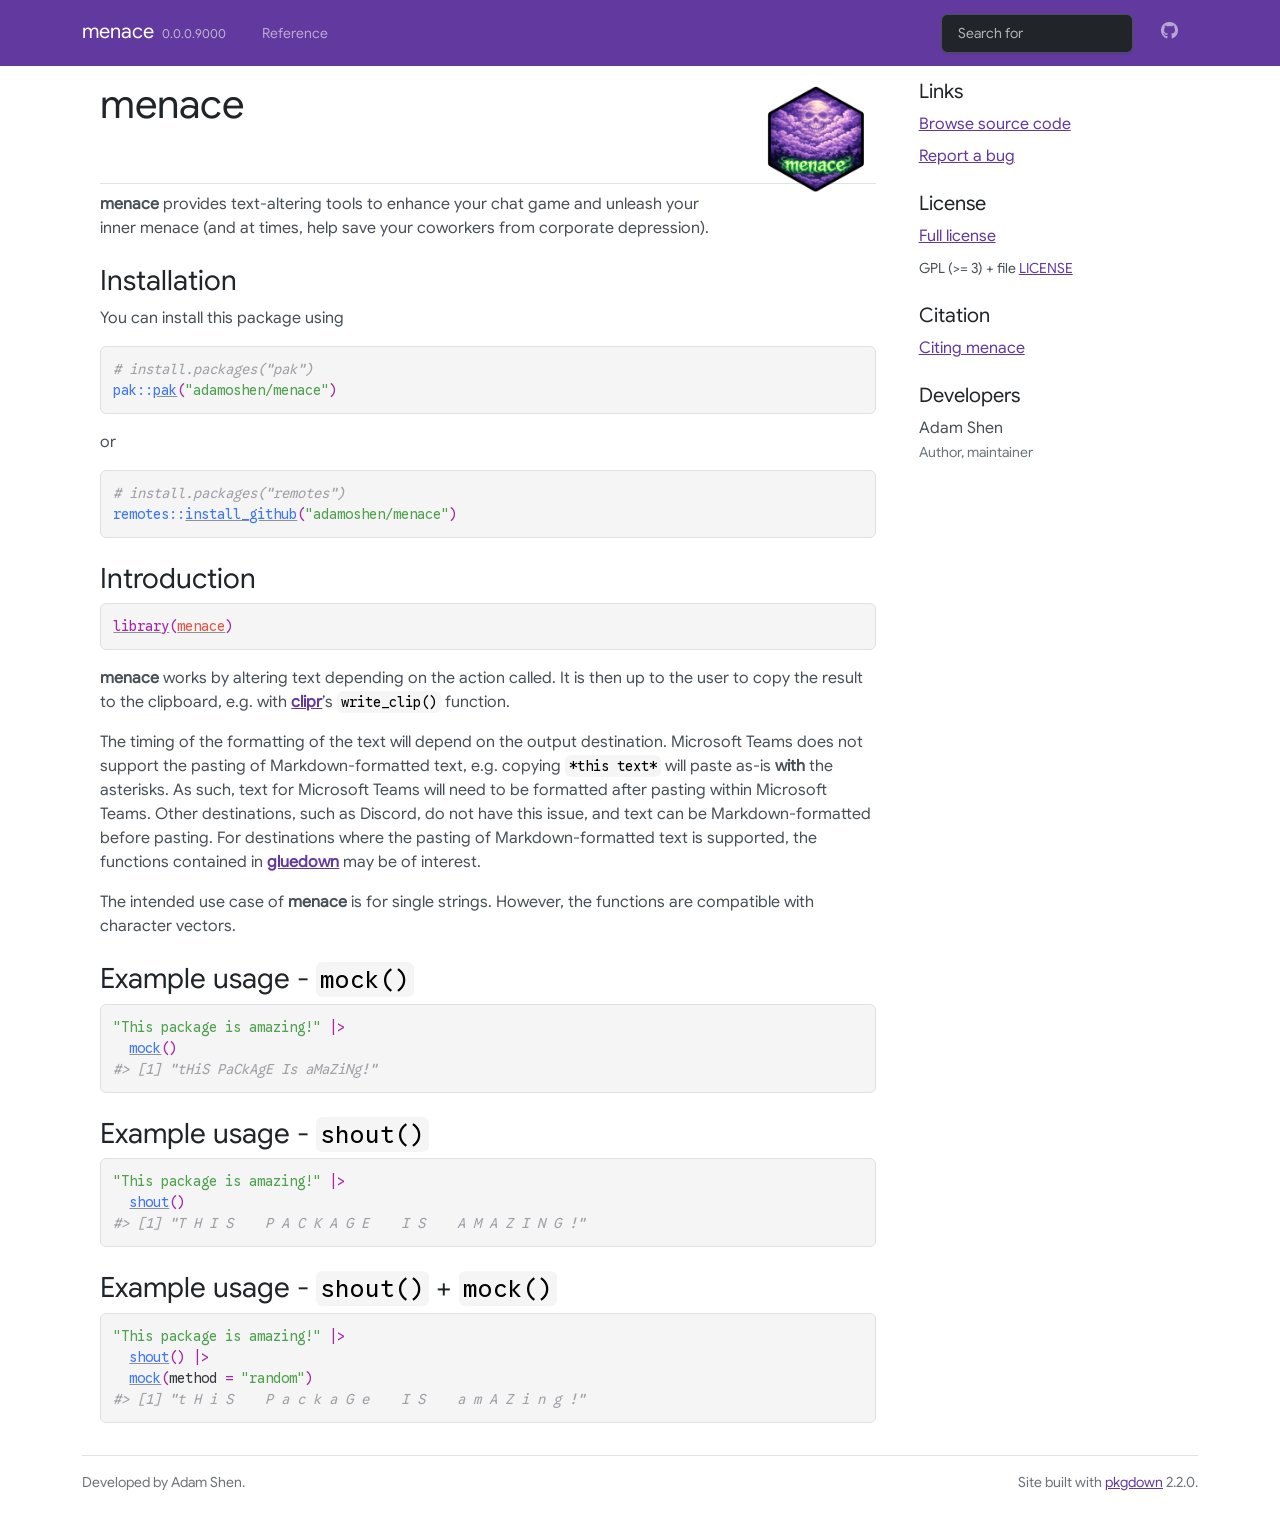
==== commit f13cc871: "💩 MS Teams doesn't support pasting formatted text Fixes #1 . Embarrassing..." ====
--- a/docs/index.html
+++ b/docs/index.html
@@ -18,8 +18,8 @@
 <link href="deps/font-awesome-6.5.2/css/all.min.css" rel="stylesheet">
 <link href="deps/font-awesome-6.5.2/css/v4-shims.min.css" rel="stylesheet">
 <script src="deps/headroom-0.11.0/headroom.min.js"></script><script src="deps/headroom-0.11.0/jQuery.headroom.min.js"></script><script src="deps/bootstrap-toc-1.0.1/bootstrap-toc.min.js"></script><script src="deps/clipboard.js-2.0.11/clipboard.min.js"></script><script src="deps/search-1.0.0/autocomplete.jquery.min.js"></script><script src="deps/search-1.0.0/fuse.min.js"></script><script src="deps/search-1.0.0/mark.min.js"></script><!-- pkgdown --><script src="pkgdown.js"></script><meta property="og:title" content="Unleash Your Inner Menace">
-<meta name="description" content="Text-formatting tools to help you unleash your inner menace.">
-<meta property="og:description" content="Text-formatting tools to help you unleash your inner menace.">
+<meta name="description" content="Text-altering tools to help you unleash your inner menace.">
+<meta property="og:description" content="Text-altering tools to help you unleash your inner menace.">
 <meta property="og:image" content="https://adamoshen.github.io/menace/logo.png">
 </head>
 <body>
@@ -60,7 +60,7 @@
 </div>
 <!-- badges: start -->
 <!-- badges: end -->
-<p><strong>menace</strong> provides text-formatting tools to enhance your chat game and unleash your inner menace (and at times, help save your coworkers from corporate depression).</p>
+<p><strong>menace</strong> provides text-altering tools to enhance your chat game and unleash your inner menace (and at times, help save your coworkers from corporate depression).</p>
 <div class="section level2">
 <h2 id="installation">Installation<a class="anchor" aria-label="anchor" href="#installation"></a>
 </h2>
@@ -77,9 +77,9 @@
 <h2 id="introduction">Introduction<a class="anchor" aria-label="anchor" href="#introduction"></a>
 </h2>
 <div class="sourceCode" id="cb3"><pre class="downlit sourceCode r">
-<code class="sourceCode R"><span><span class="kw"><a href="https://rdrr.io/r/base/library.html" class="external-link">library</a></span><span class="op">(</span><span class="va">menace</span><span class="op">)</span></span></code></pre></div>
-<p><strong>menace</strong> works by formatting text depending on the action called. It is then up to the user to perform any stylistic formattings and then copy the result to the clipboard, e.g. with <a href="https://matthewlincoln.net/clipr/" class="external-link"><strong>clipr</strong></a>’s <code>write_clip()</code> function.</p>
-<p>Designed with Microsoft Teams in mind as the output destination, this package includes Markdown formatters compatible with Microsoft Teams. For other destinations, consider the usage of the Markdown functions contained in <a href="https://k5cents.github.io/gluedown/" class="external-link"><strong>gluedown</strong></a>.</p>
+<code class="sourceCode R"><span><span class="kw"><a href="https://rdrr.io/r/base/library.html" class="external-link">library</a></span><span class="op">(</span><span class="va"><a href="https://adamoshen.github.io/menace">menace</a></span><span class="op">)</span></span></code></pre></div>
+<p><strong>menace</strong> works by altering text depending on the action called. It is then up to the user to copy the result to the clipboard, e.g. with <a href="https://matthewlincoln.net/clipr/" class="external-link"><strong>clipr</strong></a>’s <code>write_clip()</code> function.</p>
+<p>The timing of the formatting of the text will depend on the output destination. Microsoft Teams does not support the pasting of Markdown-formatted text, e.g. copying <code>*this text*</code> will paste as-is <strong>with</strong> the asterisks. As such, text for Microsoft Teams will need to be formatted after pasting within Microsoft Teams. Other destinations, such as Discord, do not have this issue, and text can be Markdown-formatted before pasting. For destinations where the pasting of Markdown-formatted text is supported, the functions contained in <a href="https://k5cents.github.io/gluedown/" class="external-link"><strong>gluedown</strong></a> may be of interest.</p>
 <p>The intended use case of <strong>menace</strong> is for single strings. However, the functions are compatible with character vectors.</p>
 </div>
 <div class="section level2">
@@ -88,9 +88,8 @@
 </h2>
 <div class="sourceCode" id="cb4"><pre class="downlit sourceCode r">
 <code class="sourceCode R"><span><span class="st">"This package is amazing!"</span> <span class="op">|&gt;</span></span>
-<span>  <span class="fu"><a href="reference/mock.html">mock</a></span><span class="op">(</span><span class="op">)</span> <span class="op">|&gt;</span></span>
-<span>  <span class="fu"><a href="reference/teams_md.html">teams_italic</a></span><span class="op">(</span><span class="op">)</span></span>
-<span><span class="co">#&gt; [1] "_tHiS PaCkAgE Is aMaZiNg!_"</span></span></code></pre></div>
+<span>  <span class="fu"><a href="reference/mock.html">mock</a></span><span class="op">(</span><span class="op">)</span></span>
+<span><span class="co">#&gt; [1] "tHiS PaCkAgE Is aMaZiNg!"</span></span></code></pre></div>
 </div>
 <div class="section level2">
 <h2 id="example-usage---shout">Example usage - <code>shout()</code>
@@ -98,9 +97,8 @@
 </h2>
 <div class="sourceCode" id="cb5"><pre class="downlit sourceCode r">
 <code class="sourceCode R"><span><span class="st">"This package is amazing!"</span> <span class="op">|&gt;</span></span>
-<span>  <span class="fu"><a href="reference/shout.html">shout</a></span><span class="op">(</span><span class="op">)</span> <span class="op">|&gt;</span></span>
-<span>  <span class="fu"><a href="reference/teams_md.html">teams_bold</a></span><span class="op">(</span><span class="op">)</span></span>
-<span><span class="co">#&gt; [1] "*T H I S    P A C K A G E    I S    A M A Z I N G !*"</span></span></code></pre></div>
+<span>  <span class="fu"><a href="reference/shout.html">shout</a></span><span class="op">(</span><span class="op">)</span></span>
+<span><span class="co">#&gt; [1] "T H I S    P A C K A G E    I S    A M A Z I N G !"</span></span></code></pre></div>
 </div>
 <div class="section level2">
 <h2 id="example-usage---shout--mock">Example usage - <code>shout()</code> + <code>mock()</code>
@@ -109,9 +107,8 @@
 <div class="sourceCode" id="cb6"><pre class="downlit sourceCode r">
 <code class="sourceCode R"><span><span class="st">"This package is amazing!"</span> <span class="op">|&gt;</span></span>
 <span>  <span class="fu"><a href="reference/shout.html">shout</a></span><span class="op">(</span><span class="op">)</span> <span class="op">|&gt;</span></span>
-<span>  <span class="fu"><a href="reference/mock.html">mock</a></span><span class="op">(</span>method <span class="op">=</span> <span class="st">"random"</span><span class="op">)</span> <span class="op">|&gt;</span></span>
-<span>  <span class="fu"><a href="reference/teams_md.html">teams_bold</a></span><span class="op">(</span><span class="op">)</span></span>
-<span><span class="co">#&gt; [1] "*t H i S    P a c k a G e    I S    a m A Z i n g !*"</span></span></code></pre></div>
+<span>  <span class="fu"><a href="reference/mock.html">mock</a></span><span class="op">(</span>method <span class="op">=</span> <span class="st">"random"</span><span class="op">)</span></span>
+<span><span class="co">#&gt; [1] "t H i S    P a c k a G e    I S    a m A Z i n g !"</span></span></code></pre></div>
 </div>
 </div>
   </main><aside class="col-md-3"><div class="links">
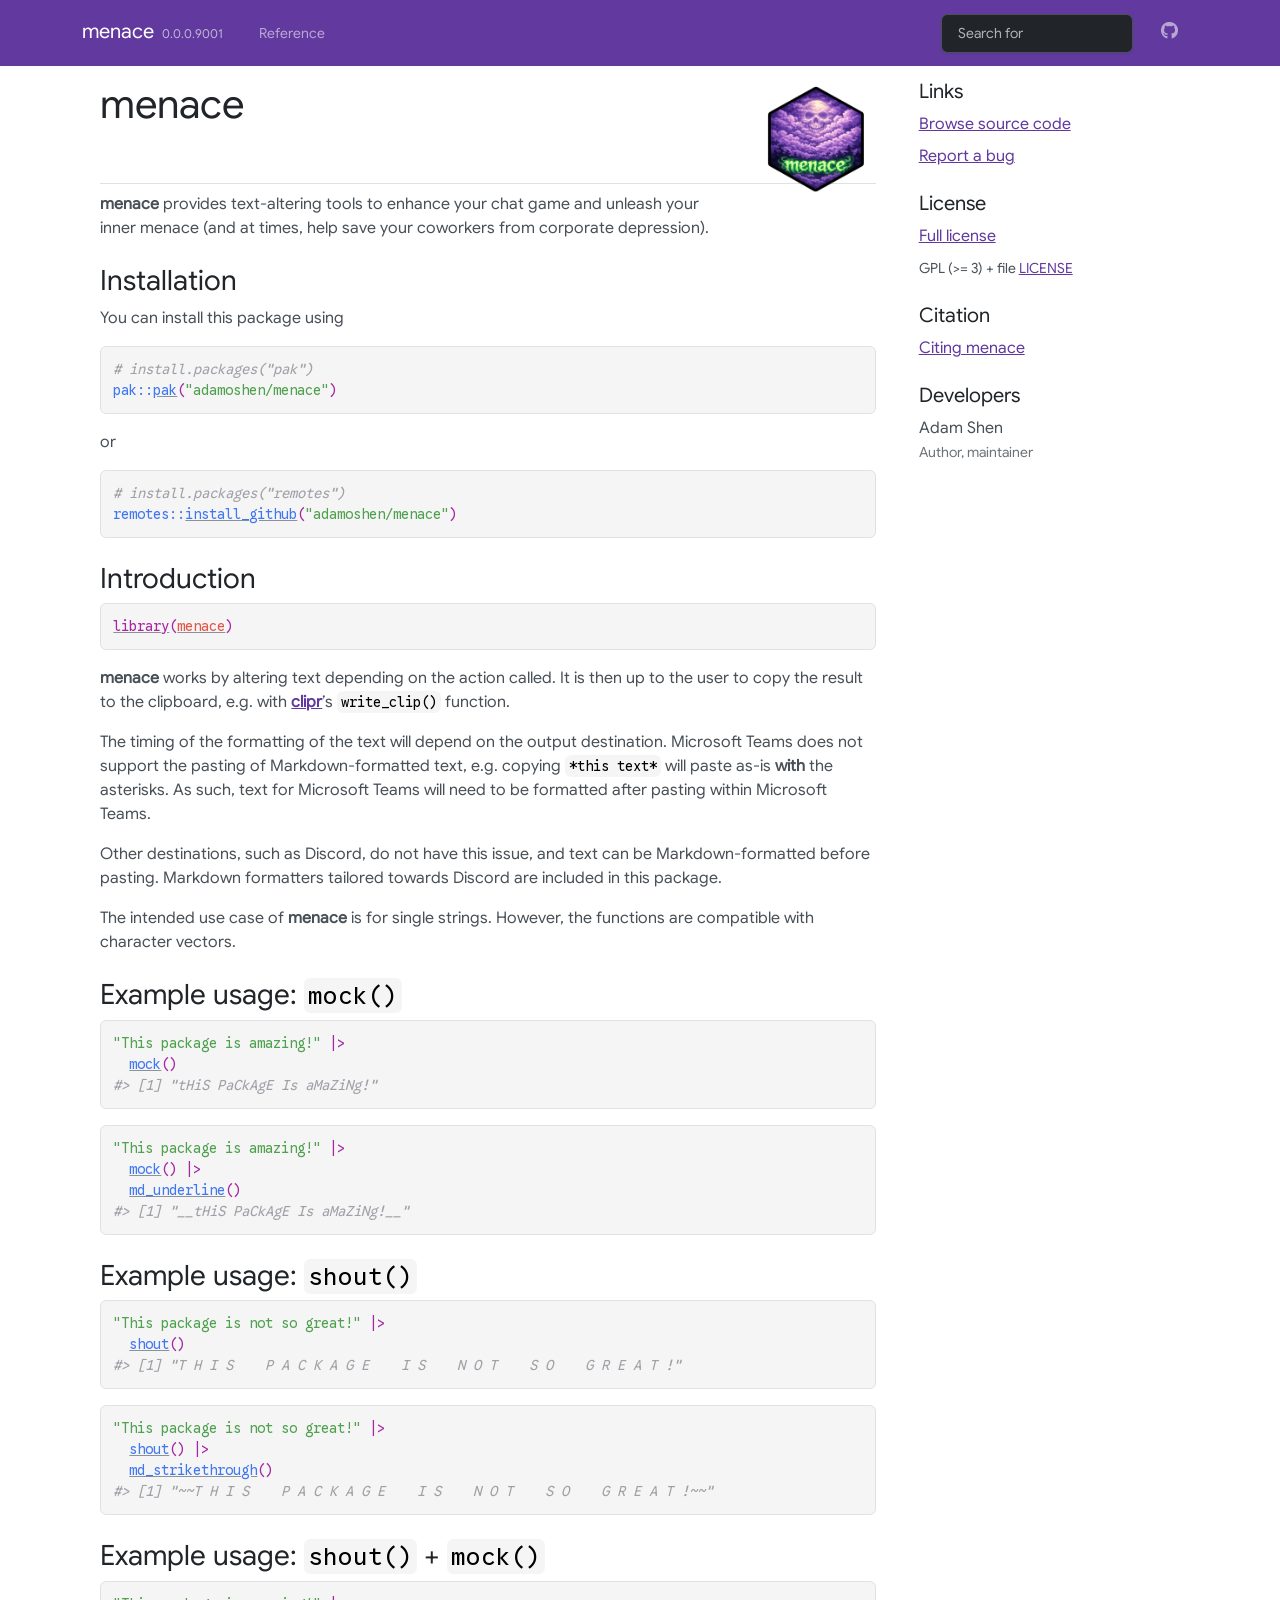
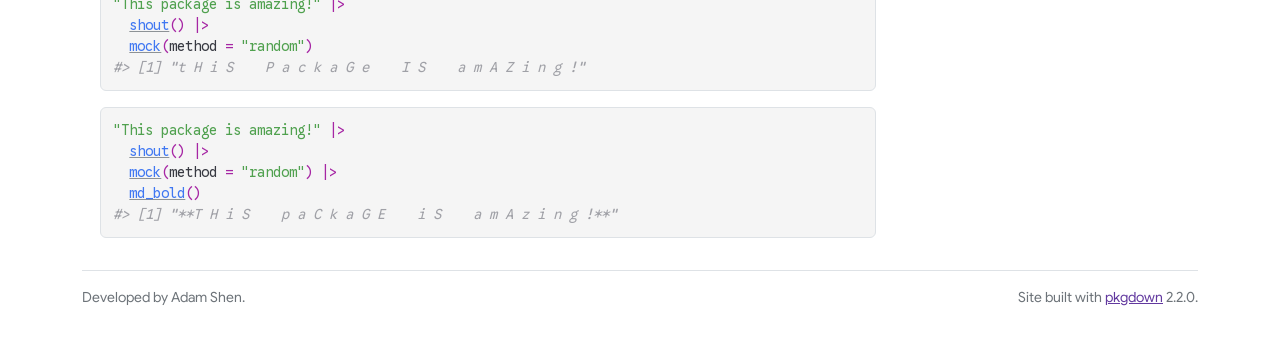
==== commit 35fd5618: ":sparkles: Add regular Markdown formatters" ====
--- a/docs/index.html
+++ b/docs/index.html
@@ -30,7 +30,7 @@
 
     <a class="navbar-brand me-2" href="index.html">menace</a>
 
-    <small class="nav-text text-muted me-auto" data-bs-toggle="tooltip" data-bs-placement="bottom" title="">0.0.0.9000</small>
+    <small class="nav-text text-muted me-auto" data-bs-toggle="tooltip" data-bs-placement="bottom" title="">0.0.0.9001</small>
 
 
     <button class="navbar-toggler" type="button" data-bs-toggle="collapse" data-bs-target="#navbar" aria-controls="navbar" aria-expanded="false" aria-label="Toggle navigation">
@@ -79,36 +79,53 @@
 <div class="sourceCode" id="cb3"><pre class="downlit sourceCode r">
 <code class="sourceCode R"><span><span class="kw"><a href="https://rdrr.io/r/base/library.html" class="external-link">library</a></span><span class="op">(</span><span class="va"><a href="https://adamoshen.github.io/menace">menace</a></span><span class="op">)</span></span></code></pre></div>
 <p><strong>menace</strong> works by altering text depending on the action called. It is then up to the user to copy the result to the clipboard, e.g. with <a href="https://matthewlincoln.net/clipr/" class="external-link"><strong>clipr</strong></a>’s <code>write_clip()</code> function.</p>
-<p>The timing of the formatting of the text will depend on the output destination. Microsoft Teams does not support the pasting of Markdown-formatted text, e.g. copying <code>*this text*</code> will paste as-is <strong>with</strong> the asterisks. As such, text for Microsoft Teams will need to be formatted after pasting within Microsoft Teams. Other destinations, such as Discord, do not have this issue, and text can be Markdown-formatted before pasting. For destinations where the pasting of Markdown-formatted text is supported, the functions contained in <a href="https://k5cents.github.io/gluedown/" class="external-link"><strong>gluedown</strong></a> may be of interest.</p>
+<p>The timing of the formatting of the text will depend on the output destination. Microsoft Teams does not support the pasting of Markdown-formatted text, e.g. copying <code>*this text*</code> will paste as-is <strong>with</strong> the asterisks. As such, text for Microsoft Teams will need to be formatted after pasting within Microsoft Teams.</p>
+<p>Other destinations, such as Discord, do not have this issue, and text can be Markdown-formatted before pasting. Markdown formatters tailored towards Discord are included in this package.</p>
 <p>The intended use case of <strong>menace</strong> is for single strings. However, the functions are compatible with character vectors.</p>
 </div>
 <div class="section level2">
-<h2 id="example-usage---mock">Example usage - <code>mock()</code>
-<a class="anchor" aria-label="anchor" href="#example-usage---mock"></a>
+<h2 id="example-usage-mock">Example usage: <code>mock()</code>
+<a class="anchor" aria-label="anchor" href="#example-usage-mock"></a>
 </h2>
 <div class="sourceCode" id="cb4"><pre class="downlit sourceCode r">
 <code class="sourceCode R"><span><span class="st">"This package is amazing!"</span> <span class="op">|&gt;</span></span>
 <span>  <span class="fu"><a href="reference/mock.html">mock</a></span><span class="op">(</span><span class="op">)</span></span>
 <span><span class="co">#&gt; [1] "tHiS PaCkAgE Is aMaZiNg!"</span></span></code></pre></div>
+<div class="sourceCode" id="cb5"><pre class="downlit sourceCode r">
+<code class="sourceCode R"><span><span class="st">"This package is amazing!"</span> <span class="op">|&gt;</span></span>
+<span>  <span class="fu"><a href="reference/mock.html">mock</a></span><span class="op">(</span><span class="op">)</span> <span class="op">|&gt;</span></span>
+<span>  <span class="fu"><a href="reference/md_formatters.html">md_underline</a></span><span class="op">(</span><span class="op">)</span></span>
+<span><span class="co">#&gt; [1] "__tHiS PaCkAgE Is aMaZiNg!__"</span></span></code></pre></div>
 </div>
 <div class="section level2">
-<h2 id="example-usage---shout">Example usage - <code>shout()</code>
-<a class="anchor" aria-label="anchor" href="#example-usage---shout"></a>
+<h2 id="example-usage-shout">Example usage: <code>shout()</code>
+<a class="anchor" aria-label="anchor" href="#example-usage-shout"></a>
 </h2>
-<div class="sourceCode" id="cb5"><pre class="downlit sourceCode r">
-<code class="sourceCode R"><span><span class="st">"This package is amazing!"</span> <span class="op">|&gt;</span></span>
+<div class="sourceCode" id="cb6"><pre class="downlit sourceCode r">
+<code class="sourceCode R"><span><span class="st">"This package is not so great!"</span> <span class="op">|&gt;</span></span>
 <span>  <span class="fu"><a href="reference/shout.html">shout</a></span><span class="op">(</span><span class="op">)</span></span>
-<span><span class="co">#&gt; [1] "T H I S    P A C K A G E    I S    A M A Z I N G !"</span></span></code></pre></div>
+<span><span class="co">#&gt; [1] "T H I S    P A C K A G E    I S    N O T    S O    G R E A T !"</span></span></code></pre></div>
+<div class="sourceCode" id="cb7"><pre class="downlit sourceCode r">
+<code class="sourceCode R"><span><span class="st">"This package is not so great!"</span> <span class="op">|&gt;</span></span>
+<span>  <span class="fu"><a href="reference/shout.html">shout</a></span><span class="op">(</span><span class="op">)</span> <span class="op">|&gt;</span></span>
+<span>  <span class="fu"><a href="reference/md_formatters.html">md_strikethrough</a></span><span class="op">(</span><span class="op">)</span></span>
+<span><span class="co">#&gt; [1] "~~T H I S    P A C K A G E    I S    N O T    S O    G R E A T !~~"</span></span></code></pre></div>
 </div>
 <div class="section level2">
-<h2 id="example-usage---shout--mock">Example usage - <code>shout()</code> + <code>mock()</code>
-<a class="anchor" aria-label="anchor" href="#example-usage---shout--mock"></a>
+<h2 id="example-usage-shout--mock">Example usage: <code>shout()</code> + <code>mock()</code>
+<a class="anchor" aria-label="anchor" href="#example-usage-shout--mock"></a>
 </h2>
-<div class="sourceCode" id="cb6"><pre class="downlit sourceCode r">
+<div class="sourceCode" id="cb8"><pre class="downlit sourceCode r">
 <code class="sourceCode R"><span><span class="st">"This package is amazing!"</span> <span class="op">|&gt;</span></span>
 <span>  <span class="fu"><a href="reference/shout.html">shout</a></span><span class="op">(</span><span class="op">)</span> <span class="op">|&gt;</span></span>
 <span>  <span class="fu"><a href="reference/mock.html">mock</a></span><span class="op">(</span>method <span class="op">=</span> <span class="st">"random"</span><span class="op">)</span></span>
 <span><span class="co">#&gt; [1] "t H i S    P a c k a G e    I S    a m A Z i n g !"</span></span></code></pre></div>
+<div class="sourceCode" id="cb9"><pre class="downlit sourceCode r">
+<code class="sourceCode R"><span><span class="st">"This package is amazing!"</span> <span class="op">|&gt;</span></span>
+<span>  <span class="fu"><a href="reference/shout.html">shout</a></span><span class="op">(</span><span class="op">)</span> <span class="op">|&gt;</span></span>
+<span>  <span class="fu"><a href="reference/mock.html">mock</a></span><span class="op">(</span>method <span class="op">=</span> <span class="st">"random"</span><span class="op">)</span> <span class="op">|&gt;</span></span>
+<span>  <span class="fu"><a href="reference/md_formatters.html">md_bold</a></span><span class="op">(</span><span class="op">)</span></span>
+<span><span class="co">#&gt; [1] "**T H i S    p a C k a G E    i S    a m A z i n g !**"</span></span></code></pre></div>
 </div>
 </div>
   </main><aside class="col-md-3"><div class="links">
